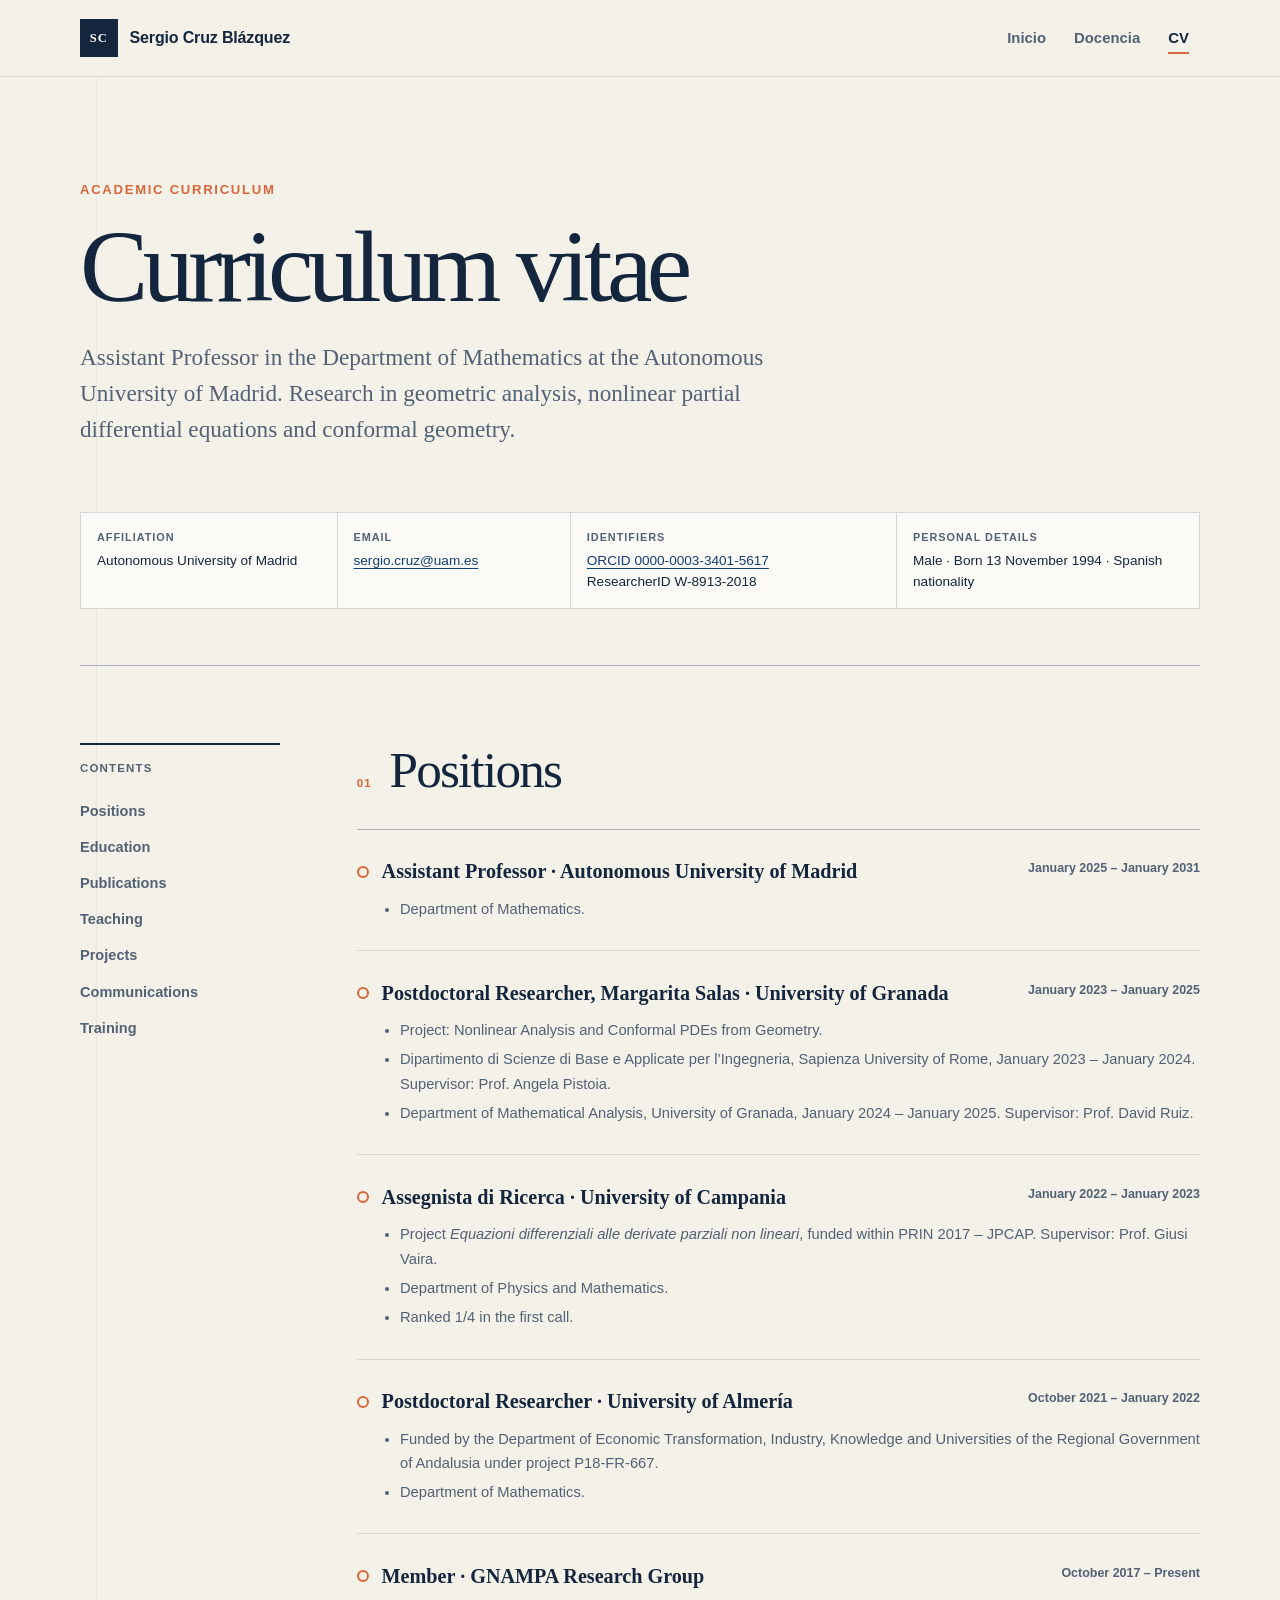
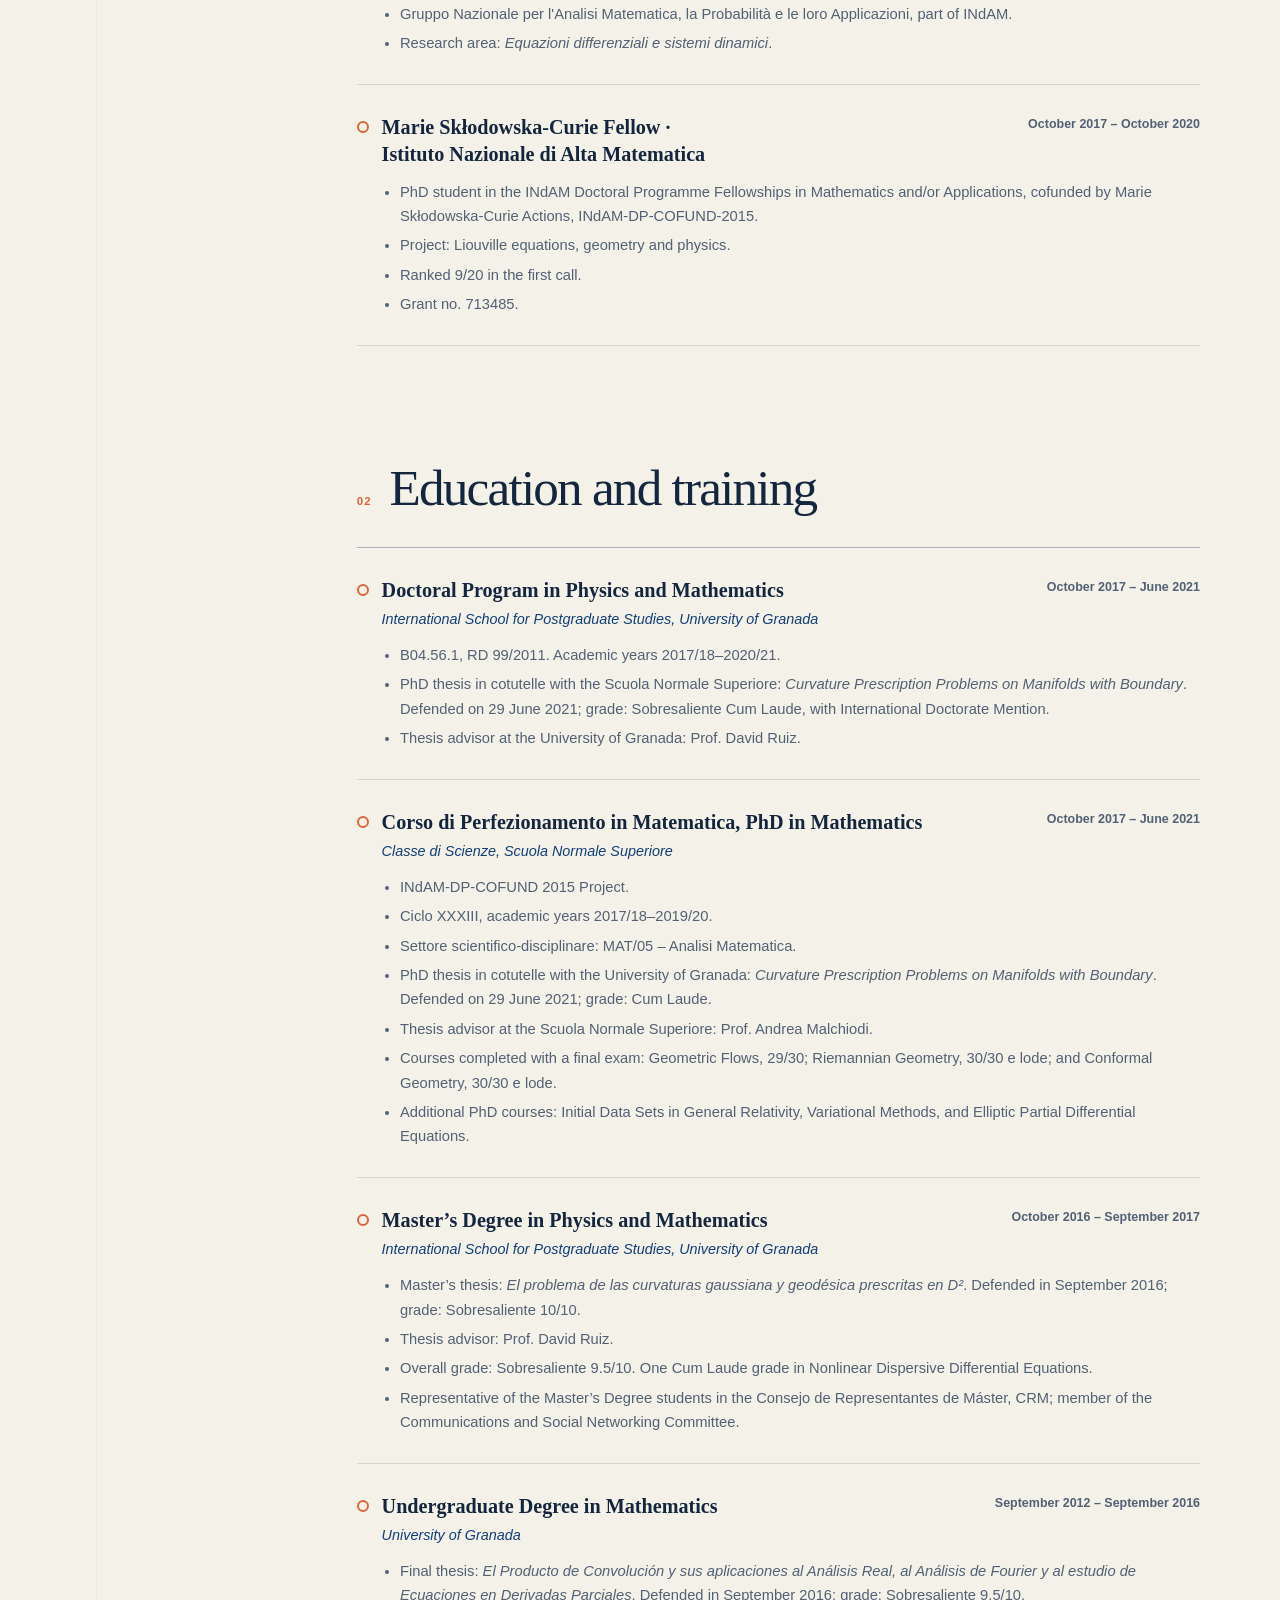
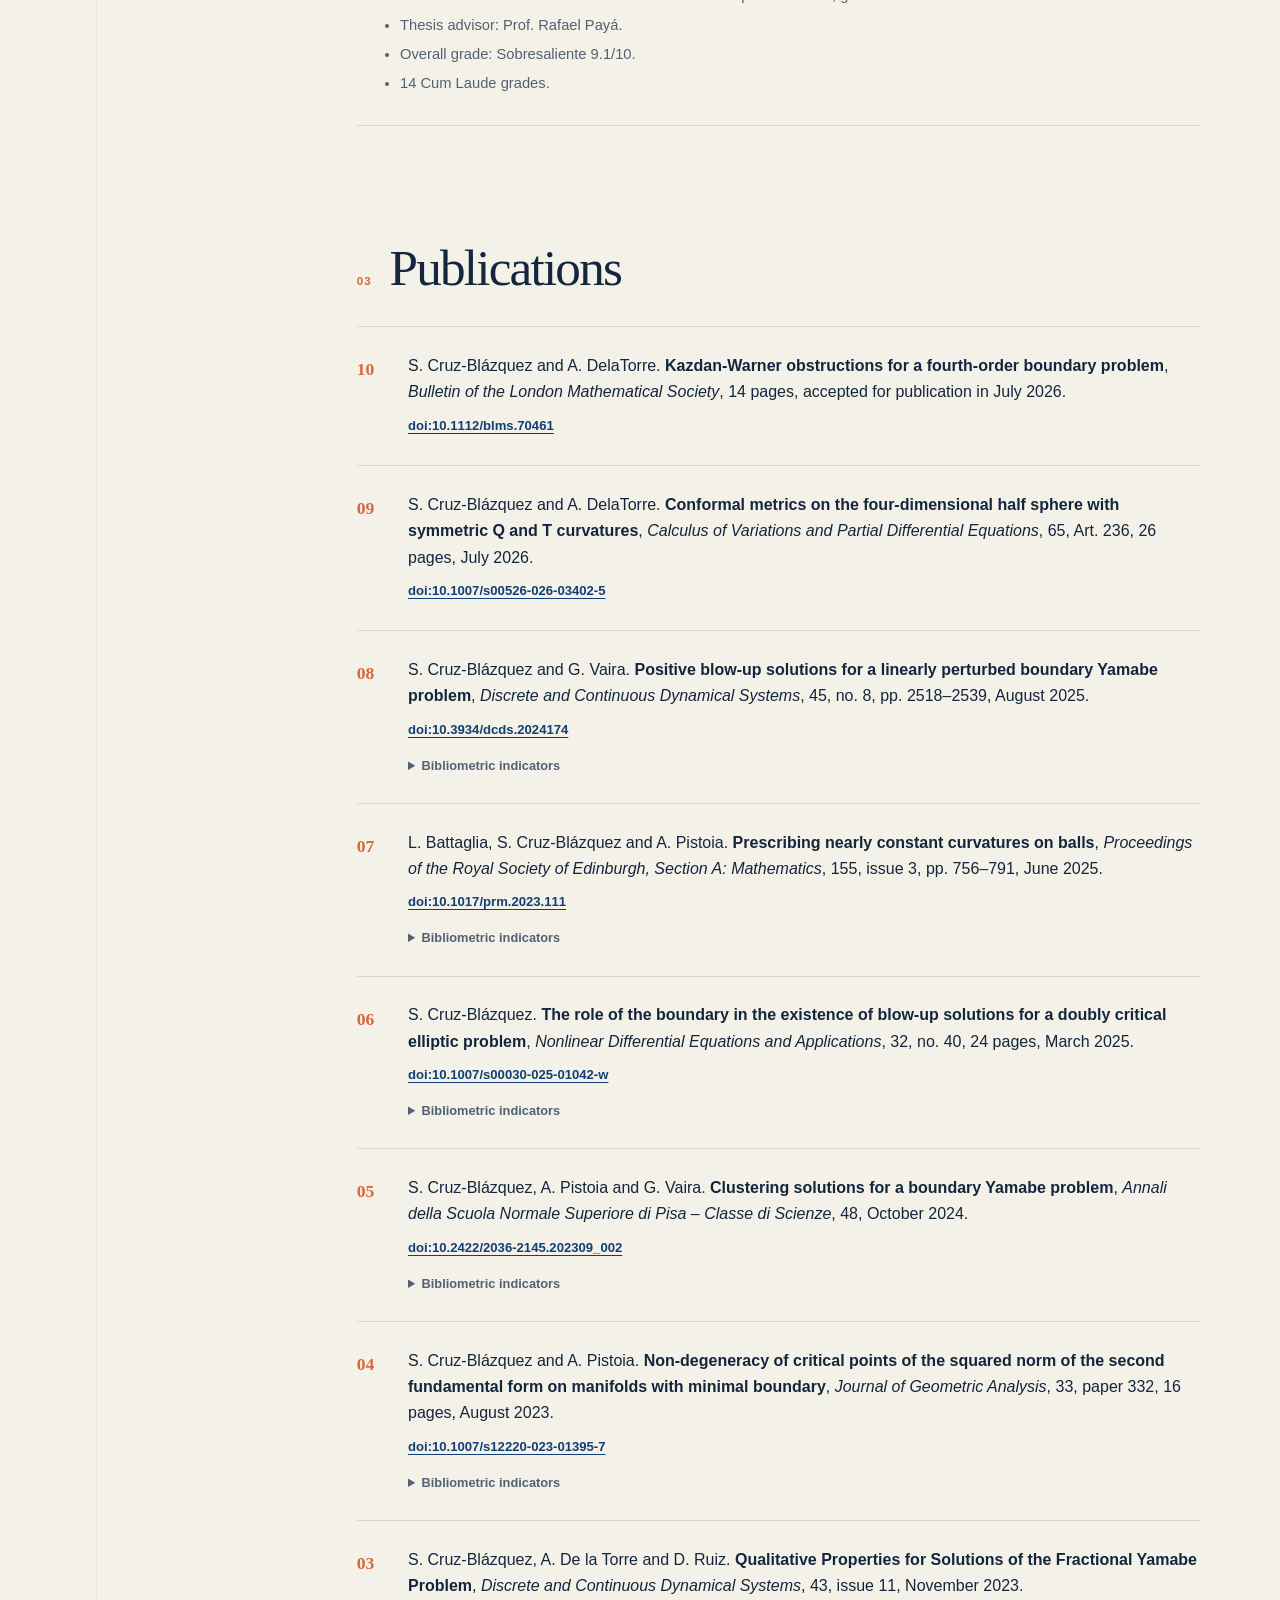
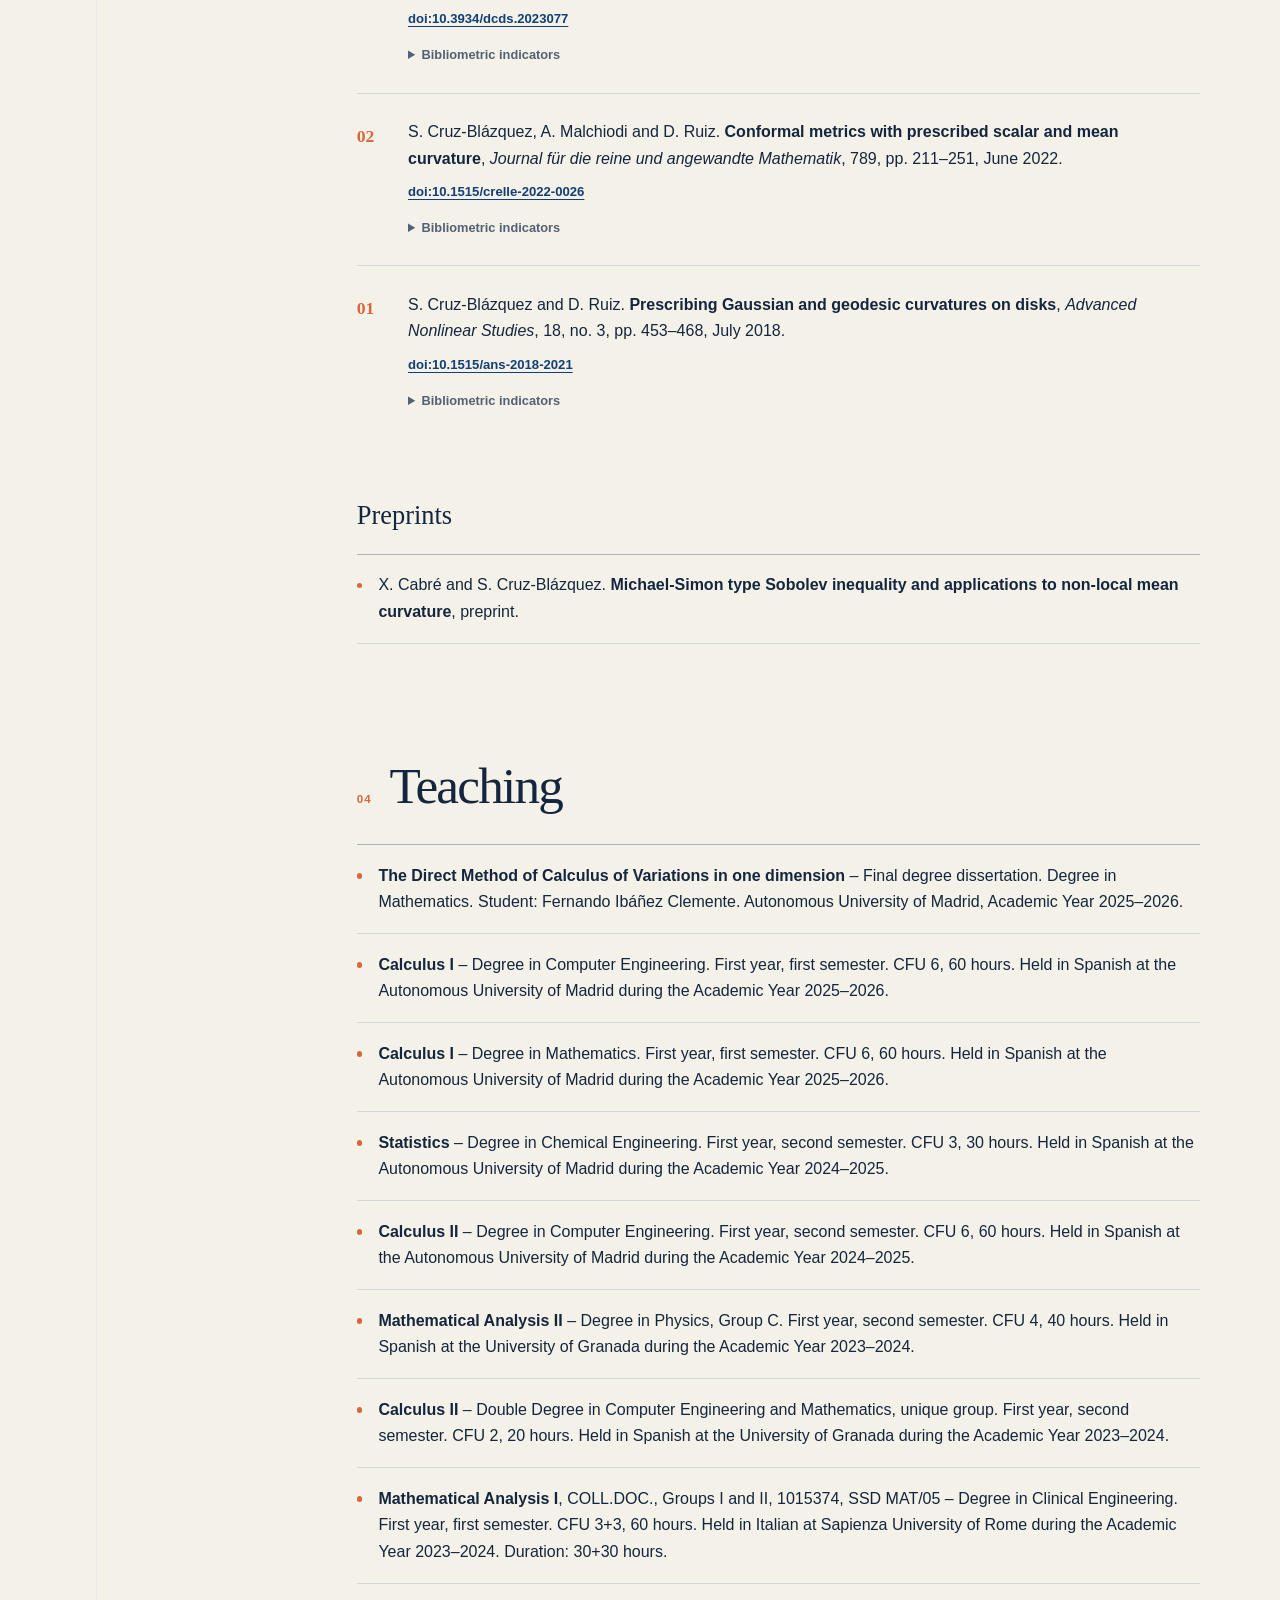
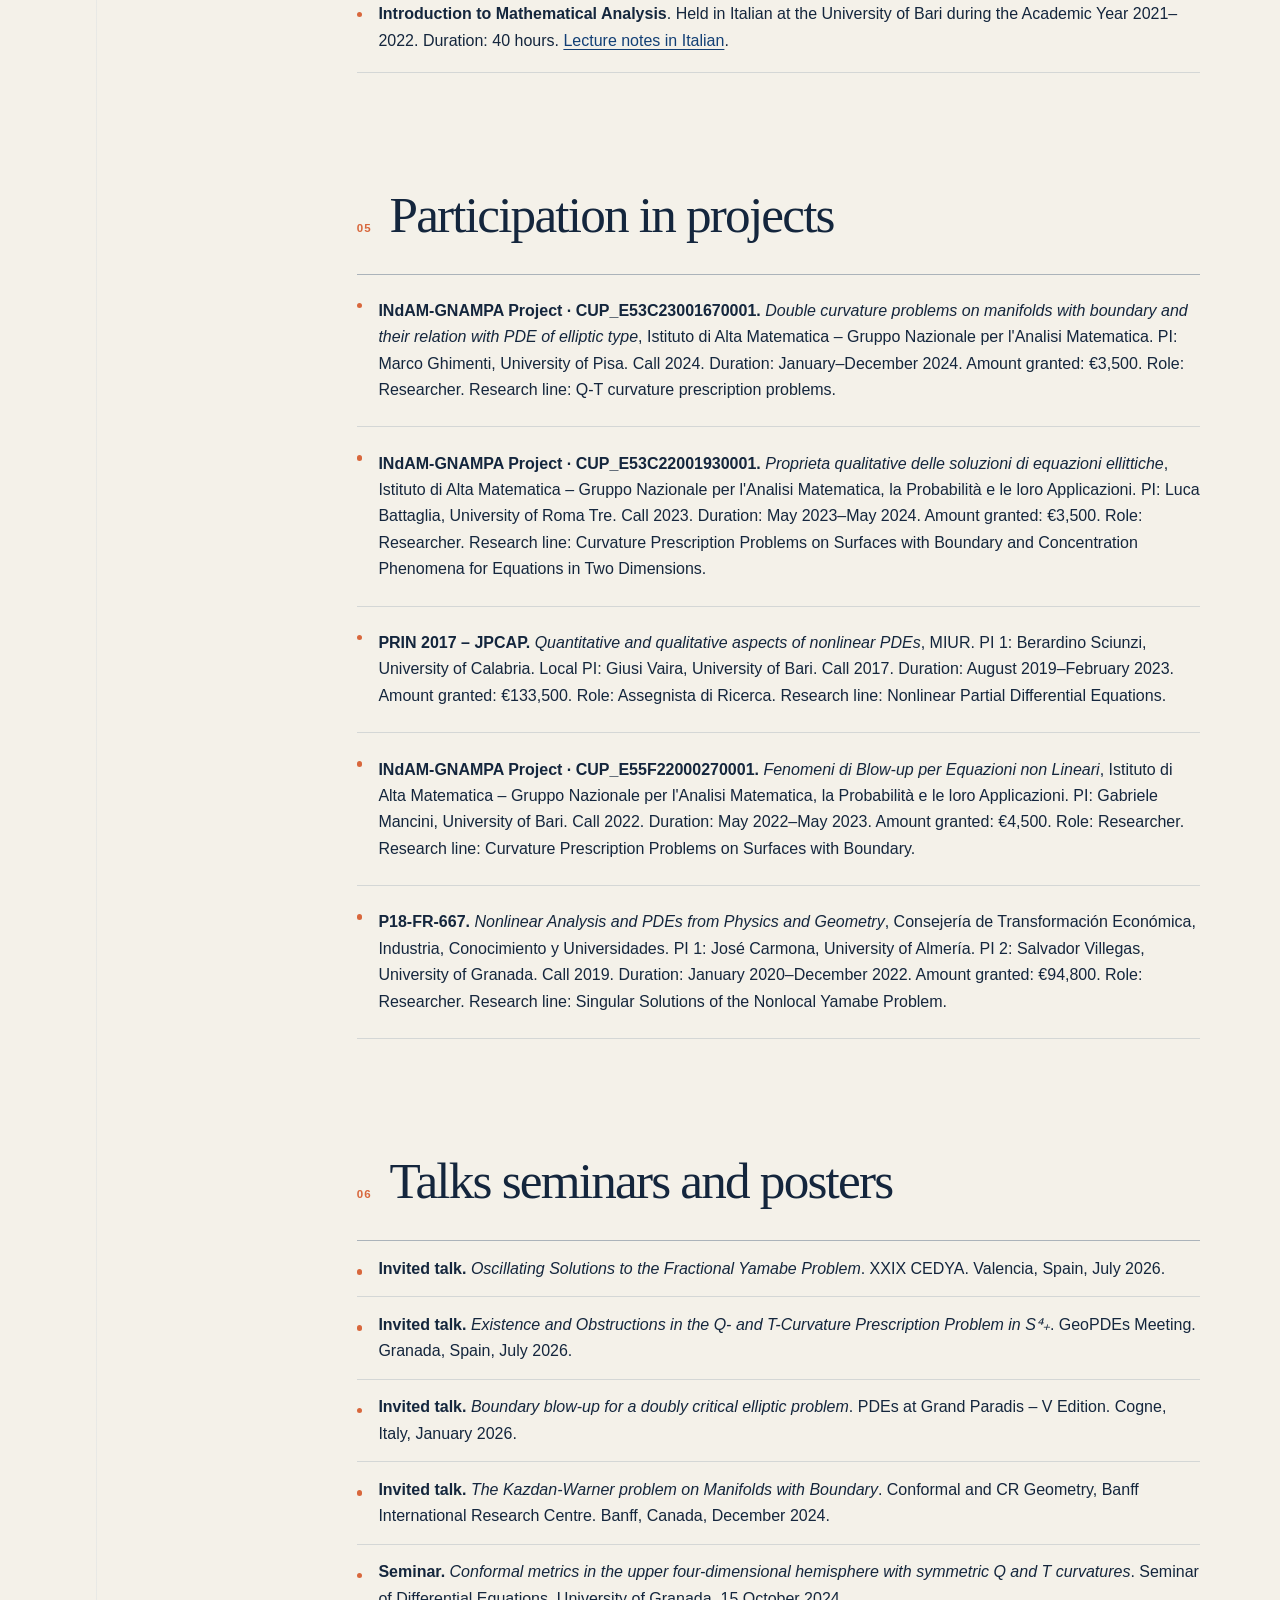
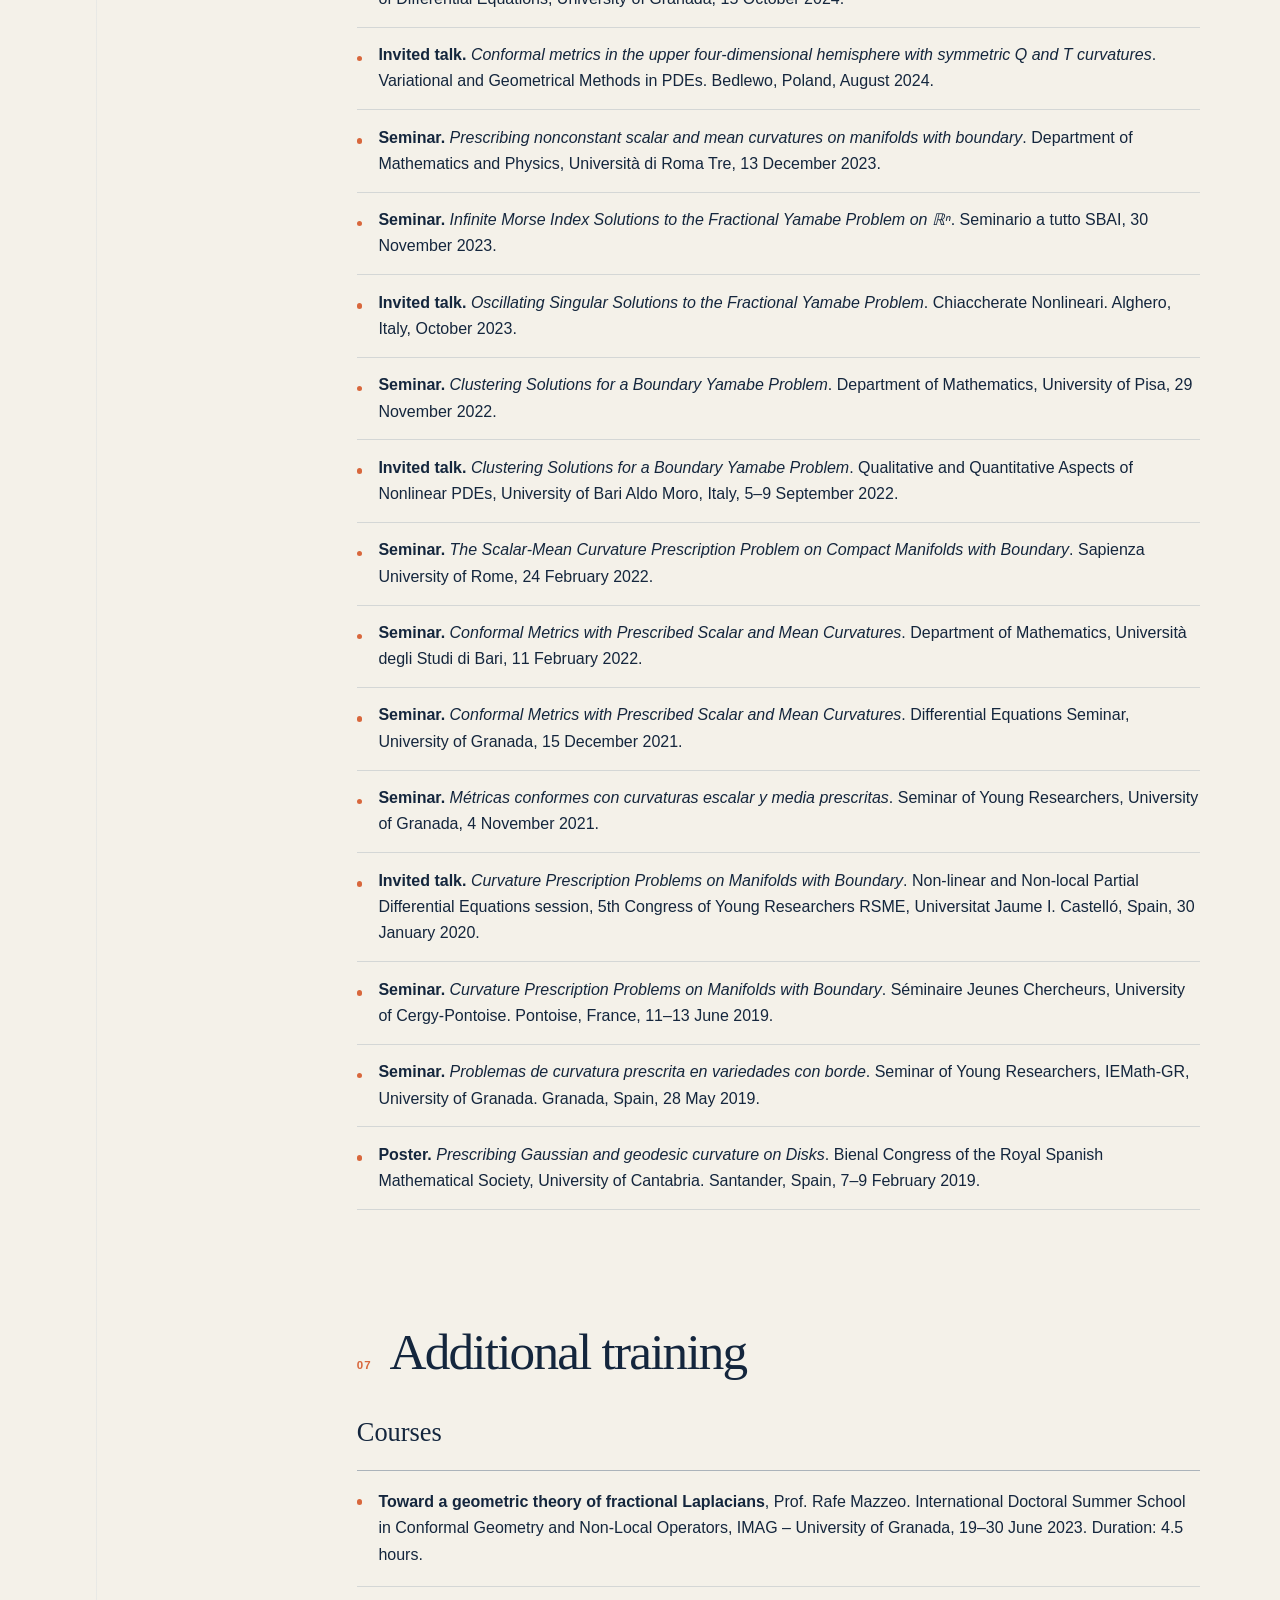
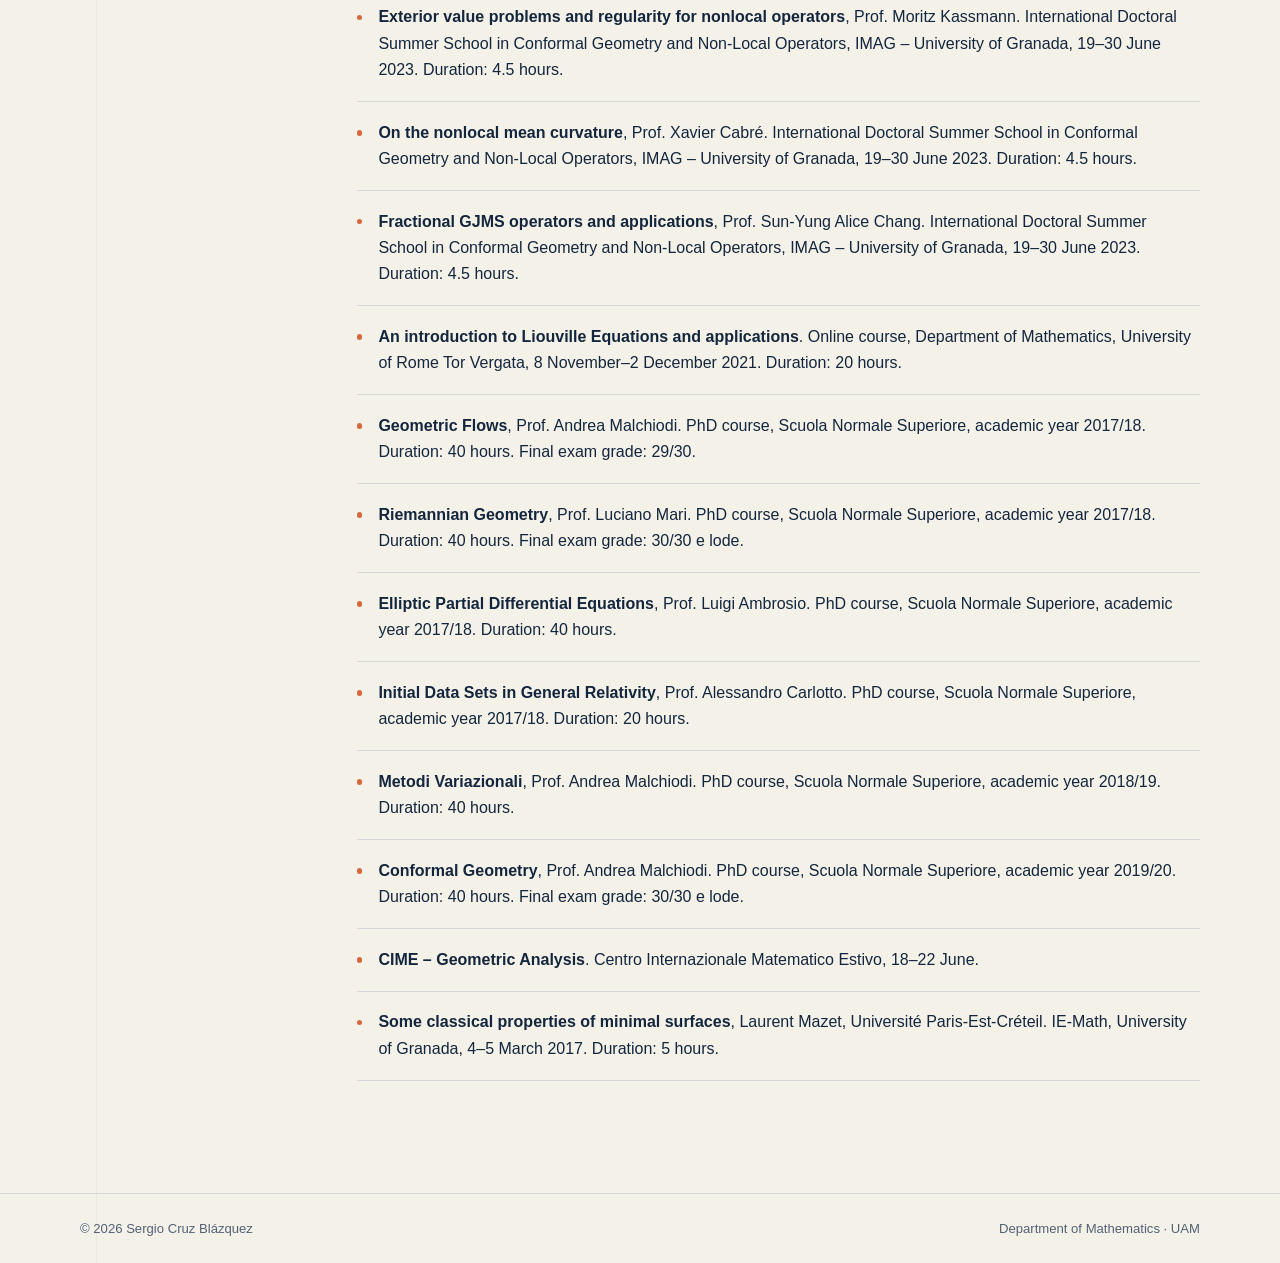
==== cv.html @ 6da8e20f "Renueva la web académica" ====
<!doctype html>
<html lang="es">
<head>
  <meta charset="utf-8">
  <meta name="viewport" content="width=device-width, initial-scale=1">
  <meta name="description" content="Currículum académico de Sergio Cruz Blázquez: trayectoria, publicaciones, docencia, proyectos y actividad científica.">
  <title>Currículum académico | Sergio Cruz Blázquez</title>
  <link rel="icon" type="image/x-icon" href="assets/img/icono2.ico">
  <link rel="stylesheet" href="styles.css">
</head>
<body>
  <a class="skip-link" href="#contenido">Saltar al contenido</a>

  <header class="site-header">
    <div class="nav-shell">
      <a class="site-name" href="index.html" aria-label="Sergio Cruz Blázquez, inicio">
        <span class="site-mark" aria-hidden="true">SC</span>
        <span>Sergio Cruz Blázquez</span>
      </a>
      <nav class="main-nav" aria-label="Navegación principal">
        <a href="index.html">Inicio</a>
        <a href="docencia.html">Docencia</a>
        <a href="cv.html" aria-current="page">CV</a>
      </nav>
    </div>
  </header>

  <main id="contenido" lang="en">
    <header class="page-hero page-shell cv-hero">
      <p class="eyebrow">Academic curriculum</p>
      <h1>Curriculum vitae</h1>
      <p>Assistant Professor in the Department of Mathematics at the Autonomous University of Madrid. Research in geometric analysis, nonlinear partial differential equations and conformal geometry.</p>

      <dl class="profile-strip">
        <div>
          <dt>Affiliation</dt>
          <dd>Autonomous University of Madrid</dd>
        </div>
        <div>
          <dt>Email</dt>
          <dd><a href="mailto:sergio.cruz@uam.es">sergio.cruz@uam.es</a></dd>
        </div>
        <div>
          <dt>Identifiers</dt>
          <dd><a href="https://orcid.org/0000-0003-3401-5617" target="_blank" rel="noopener noreferrer">ORCID 0000-0003-3401-5617</a><br>ResearcherID W-8913-2018</dd>
        </div>
        <div>
          <dt>Personal details</dt>
          <dd>Male · Born 13 November 1994 · Spanish nationality</dd>
        </div>
      </dl>
    </header>

    <div class="content-layout page-shell cv-layout">
      <nav class="section-index" aria-label="Curriculum sections">
        <p>Contents</p>
        <a href="#positions">Positions</a>
        <a href="#education">Education</a>
        <a href="#publications">Publications</a>
        <a href="#teaching-cv">Teaching</a>
        <a href="#projects">Projects</a>
        <a href="#communications">Communications</a>
        <a href="#training">Training</a>
      </nav>

      <div class="cv-content">
        <section class="cv-section" id="positions" aria-labelledby="positions-title">
          <header class="section-heading">
            <span>01</span>
            <h2 id="positions-title">Positions</h2>
          </header>
          <div class="timeline">
            <article class="timeline-item">
              <p class="date">January 2025 – January 2031</p>
              <h3>Assistant Professor · Autonomous University of Madrid</h3>
              <ul><li>Department of Mathematics.</li></ul>
            </article>
            <article class="timeline-item">
              <p class="date">January 2023 – January 2025</p>
              <h3>Postdoctoral Researcher, Margarita Salas · University of Granada</h3>
              <ul>
                <li>Project: Nonlinear Analysis and Conformal PDEs from Geometry.</li>
                <li>Dipartimento di Scienze di Base e Applicate per l’Ingegneria, Sapienza University of Rome, January 2023 – January 2024. Supervisor: Prof. Angela Pistoia.</li>
                <li>Department of Mathematical Analysis, University of Granada, January 2024 – January 2025. Supervisor: Prof. David Ruiz.</li>
              </ul>
            </article>
            <article class="timeline-item">
              <p class="date">January 2022 – January 2023</p>
              <h3>Assegnista di Ricerca · University of Campania</h3>
              <ul>
                <li>Project <em>Equazioni differenziali alle derivate parziali non lineari</em>, funded within PRIN 2017 – JPCAP. Supervisor: Prof. Giusi Vaira.</li>
                <li>Department of Physics and Mathematics.</li>
                <li>Ranked 1/4 in the first call.</li>
              </ul>
            </article>
            <article class="timeline-item">
              <p class="date">October 2021 – January 2022</p>
              <h3>Postdoctoral Researcher · University of Almería</h3>
              <ul>
                <li>Funded by the Department of Economic Transformation, Industry, Knowledge and Universities of the Regional Government of Andalusia under project P18-FR-667.</li>
                <li>Department of Mathematics.</li>
              </ul>
            </article>
            <article class="timeline-item">
              <p class="date">October 2017 – Present</p>
              <h3>Member · GNAMPA Research Group</h3>
              <ul>
                <li>Gruppo Nazionale per l'Analisi Matematica, la Probabilità e le loro Applicazioni, part of INdAM.</li>
                <li>Research area: <em>Equazioni differenziali e sistemi dinamici</em>.</li>
              </ul>
            </article>
            <article class="timeline-item">
              <p class="date">October 2017 – October 2020</p>
              <h3>Marie Skłodowska-Curie Fellow · Istituto Nazionale di Alta Matematica</h3>
              <ul>
                <li>PhD student in the INdAM Doctoral Programme Fellowships in Mathematics and/or Applications, cofunded by Marie Skłodowska-Curie Actions, INdAM-DP-COFUND-2015.</li>
                <li>Project: Liouville equations, geometry and physics.</li>
                <li>Ranked 9/20 in the first call.</li>
                <li>Grant no. 713485.</li>
              </ul>
            </article>
          </div>
        </section>

        <section class="cv-section" id="education" aria-labelledby="education-title">
          <header class="section-heading">
            <span>02</span>
            <h2 id="education-title">Education and training</h2>
          </header>
          <div class="timeline">
            <article class="timeline-item">
              <p class="date">October 2017 – June 2021</p>
              <h3>Doctoral Program in Physics and Mathematics</h3>
              <p class="institution">International School for Postgraduate Studies, University of Granada</p>
              <ul>
                <li>B04.56.1, RD 99/2011. Academic years 2017/18–2020/21.</li>
                <li>PhD thesis in cotutelle with the Scuola Normale Superiore: <em>Curvature Prescription Problems on Manifolds with Boundary</em>. Defended on 29 June 2021; grade: Sobresaliente Cum Laude, with International Doctorate Mention.</li>
                <li>Thesis advisor at the University of Granada: Prof. David Ruiz.</li>
              </ul>
            </article>
            <article class="timeline-item">
              <p class="date">October 2017 – June 2021</p>
              <h3>Corso di Perfezionamento in Matematica, PhD in Mathematics</h3>
              <p class="institution">Classe di Scienze, Scuola Normale Superiore</p>
              <ul>
                <li>INdAM-DP-COFUND 2015 Project.</li>
                <li>Ciclo XXXIII, academic years 2017/18–2019/20.</li>
                <li>Settore scientifico-disciplinare: MAT/05 – Analisi Matematica.</li>
                <li>PhD thesis in cotutelle with the University of Granada: <em>Curvature Prescription Problems on Manifolds with Boundary</em>. Defended on 29 June 2021; grade: Cum Laude.</li>
                <li>Thesis advisor at the Scuola Normale Superiore: Prof. Andrea Malchiodi.</li>
                <li>Courses completed with a final exam: Geometric Flows, 29/30; Riemannian Geometry, 30/30 e lode; and Conformal Geometry, 30/30 e lode.</li>
                <li>Additional PhD courses: Initial Data Sets in General Relativity, Variational Methods, and Elliptic Partial Differential Equations.</li>
              </ul>
            </article>
            <article class="timeline-item">
              <p class="date">October 2016 – September 2017</p>
              <h3>Master’s Degree in Physics and Mathematics</h3>
              <p class="institution">International School for Postgraduate Studies, University of Granada</p>
              <ul>
                <li>Master’s thesis: <em>El problema de las curvaturas gaussiana y geodésica prescritas en D²</em>. Defended in September 2016; grade: Sobresaliente 10/10.</li>
                <li>Thesis advisor: Prof. David Ruiz.</li>
                <li>Overall grade: Sobresaliente 9.5/10. One Cum Laude grade in Nonlinear Dispersive Differential Equations.</li>
                <li>Representative of the Master’s Degree students in the Consejo de Representantes de Máster, CRM; member of the Communications and Social Networking Committee.</li>
              </ul>
            </article>
            <article class="timeline-item">
              <p class="date">September 2012 – September 2016</p>
              <h3>Undergraduate Degree in Mathematics</h3>
              <p class="institution">University of Granada</p>
              <ul>
                <li>Final thesis: <em>El Producto de Convolución y sus aplicaciones al Análisis Real, al Análisis de Fourier y al estudio de Ecuaciones en Derivadas Parciales</em>. Defended in September 2016; grade: Sobresaliente 9.5/10.</li>
                <li>Thesis advisor: Prof. Rafael Payá.</li>
                <li>Overall grade: Sobresaliente 9.1/10.</li>
                <li>14 Cum Laude grades.</li>
              </ul>
            </article>
          </div>
        </section>

        <section class="cv-section" id="publications" aria-labelledby="publications-title">
          <header class="section-heading">
            <span>03</span>
            <h2 id="publications-title">Publications</h2>
          </header>
          <ol class="publication-list" reversed>
            <li>
              <article class="publication">
                <p>S. Cruz-Blázquez and A. DelaTorre. <strong>Kazdan-Warner obstructions for a fourth-order boundary problem</strong>, <em>Bulletin of the London Mathematical Society</em>, 14 pages, accepted for publication in July 2026.</p>
                <a href="https://doi.org/10.1112/blms.70461" target="_blank" rel="noopener noreferrer">doi:10.1112/blms.70461</a>
              </article>
            </li>
            <li>
              <article class="publication">
                <p>S. Cruz-Blázquez and A. DelaTorre. <strong>Conformal metrics on the four-dimensional half sphere with symmetric Q and T curvatures</strong>, <em>Calculus of Variations and Partial Differential Equations</em>, 65, Art. 236, 26 pages, July 2026.</p>
                <a href="https://doi.org/10.1007/s00526-026-03402-5" target="_blank" rel="noopener noreferrer">doi:10.1007/s00526-026-03402-5</a>
              </article>
            </li>
            <li>
              <article class="publication">
                <p>S. Cruz-Blázquez and G. Vaira. <strong>Positive blow-up solutions for a linearly perturbed boundary Yamabe problem</strong>, <em>Discrete and Continuous Dynamical Systems</em>, 45, no. 8, pp. 2518–2539, August 2025.</p>
                <a href="https://doi.org/10.3934/dcds.2024174" target="_blank" rel="noopener noreferrer">doi:10.3934/dcds.2024174</a>
                <details class="metrics"><summary>Bibliometric indicators</summary><p>JCR 2024, Clarivate: JIF = 1.1; Category: Mathematics; JIF Percentile = 78.2. SJR 2024, SCImago: SJR = 1.065, Q1. Scopus, February 2026: Total citations = 1; FWCI = 1.33. Google Scholar: Total citations = 2.</p></details>
              </article>
            </li>
            <li>
              <article class="publication">
                <p>L. Battaglia, S. Cruz-Blázquez and A. Pistoia. <strong>Prescribing nearly constant curvatures on balls</strong>, <em>Proceedings of the Royal Society of Edinburgh, Section A: Mathematics</em>, 155, issue 3, pp. 756–791, June 2025.</p>
                <a href="https://doi.org/10.1017/prm.2023.111" target="_blank" rel="noopener noreferrer">doi:10.1017/prm.2023.111</a>
                <details class="metrics"><summary>Bibliometric indicators</summary><p>JCR 2024, Clarivate: JIF = 0.9; Category: Mathematics; JIF Percentile = 67.6. SJR 2024, SCImago: SJR = 1.076, Q1. Scopus, February 2026: Total citations = 1; FWCI = 1.81. Google Scholar: Total citations = 5.</p></details>
              </article>
            </li>
            <li>
              <article class="publication">
                <p>S. Cruz-Blázquez. <strong>The role of the boundary in the existence of blow-up solutions for a doubly critical elliptic problem</strong>, <em>Nonlinear Differential Equations and Applications</em>, 32, no. 40, 24 pages, March 2025.</p>
                <a href="https://doi.org/10.1007/s00030-025-01042-w" target="_blank" rel="noopener noreferrer">doi:10.1007/s00030-025-01042-w</a>
                <details class="metrics"><summary>Bibliometric indicators</summary><p>JCR 2024, Clarivate: JIF = 1.2; Category: Mathematics; JIF Percentile = 59.2. SJR 2024, SCImago: SJR = 1.110, Q1. Scopus, February 2026: Not indexed. Google Scholar: Total citations = 0.</p></details>
              </article>
            </li>
            <li>
              <article class="publication">
                <p>S. Cruz-Blázquez, A. Pistoia and G. Vaira. <strong>Clustering solutions for a boundary Yamabe problem</strong>, <em>Annali della Scuola Normale Superiore di Pisa – Classe di Scienze</em>, 48, October 2024.</p>
                <a href="https://doi.org/10.2422/2036-2145.202309_002" target="_blank" rel="noopener noreferrer">doi:10.2422/2036-2145.202309_002</a>
                <details class="metrics"><summary>Bibliometric indicators</summary><p>JCR 2024, Clarivate: JIF = 1.3; Category: Mathematics; JIF Percentile = 85.7. SJR 2024, SCImago: SJR = 1.775, Q1. Scopus, February 2026: Not indexed. Google Scholar: Total citations = 4.</p></details>
              </article>
            </li>
            <li>
              <article class="publication">
                <p>S. Cruz-Blázquez and A. Pistoia. <strong>Non-degeneracy of critical points of the squared norm of the second fundamental form on manifolds with minimal boundary</strong>, <em>Journal of Geometric Analysis</em>, 33, paper 332, 16 pages, August 2023.</p>
                <a href="https://doi.org/10.1007/s12220-023-01395-7" target="_blank" rel="noopener noreferrer">doi:10.1007/s12220-023-01395-7</a>
                <details class="metrics"><summary>Bibliometric indicators</summary><p>JCR 2023, Clarivate: JIF = 1.2; Category: Mathematics; JIF Percentile = 83.8. SJR 2023, SCImago: SJR = 1.203, Q1. Scopus, February 2026: Total citations = 0. Google Scholar: Total citations = 0.</p></details>
              </article>
            </li>
            <li>
              <article class="publication">
                <p>S. Cruz-Blázquez, A. De la Torre and D. Ruiz. <strong>Qualitative Properties for Solutions of the Fractional Yamabe Problem</strong>, <em>Discrete and Continuous Dynamical Systems</em>, 43, issue 11, November 2023.</p>
                <a href="https://doi.org/10.3934/dcds.2023077" target="_blank" rel="noopener noreferrer">doi:10.3934/dcds.2023077</a>
                <details class="metrics"><summary>Bibliometric indicators</summary><p>JCR 2023, Clarivate: JIF = 1.1; Category: Mathematics; JIF Percentile = 80.1. SJR 2023, SCImago: SJR = 1.104, Q1. Scopus, February 2026: Total citations = 1; FWCI = 0.25. Google Scholar: Total citations = 2.</p></details>
              </article>
            </li>
            <li>
              <article class="publication">
                <p>S. Cruz-Blázquez, A. Malchiodi and D. Ruiz. <strong>Conformal metrics with prescribed scalar and mean curvature</strong>, <em>Journal für die reine und angewandte Mathematik</em>, 789, pp. 211–251, June 2022.</p>
                <a href="https://doi.org/10.1515/crelle-2022-0026" target="_blank" rel="noopener noreferrer">doi:10.1515/crelle-2022-0026</a>
                <details class="metrics"><summary>Bibliometric indicators</summary><p>JCR 2022, Clarivate: JIF = 1.5; Category: Mathematics; JIF Percentile = 80.2. SJR 2022, SCImago: SJR = 2.310, Q1. Scopus, February 2026: Total citations = 7; FWCI = 1.15. Google Scholar: Total citations = 18.</p></details>
              </article>
            </li>
            <li>
              <article class="publication">
                <p>S. Cruz-Blázquez and D. Ruiz. <strong>Prescribing Gaussian and geodesic curvatures on disks</strong>, <em>Advanced Nonlinear Studies</em>, 18, no. 3, pp. 453–468, July 2018.</p>
                <a href="https://doi.org/10.1515/ans-2018-2021" target="_blank" rel="noopener noreferrer">doi:10.1515/ans-2018-2021</a>
                <details class="metrics"><summary>Bibliometric indicators</summary><p>JCR 2018, Clarivate: JIF = 1.650; Category: Mathematics; JIF Percentile = 91.56. SJR 2018, SCImago: SJR = 1.422, Q1. Scopus, February 2026: Total citations = 19; FWCI = 0.83. Google Scholar: Total citations = 30.</p></details>
              </article>
            </li>
          </ol>

          <div class="subsection">
            <h3>Preprints</h3>
            <ul class="long-list">
              <li>X. Cabré and S. Cruz-Blázquez. <strong>Michael-Simon type Sobolev inequality and applications to non-local mean curvature</strong>, preprint.</li>
            </ul>
          </div>
        </section>

        <section class="cv-section" id="teaching-cv" aria-labelledby="teaching-title">
          <header class="section-heading">
            <span>04</span>
            <h2 id="teaching-title">Teaching</h2>
          </header>
          <ul class="long-list">
            <li><strong>The Direct Method of Calculus of Variations in one dimension</strong> – Final degree dissertation. Degree in Mathematics. Student: Fernando Ibáñez Clemente. Autonomous University of Madrid, Academic Year 2025–2026.</li>
            <li><strong>Calculus I</strong> – Degree in Computer Engineering. First year, first semester. CFU 6, 60 hours. Held in Spanish at the Autonomous University of Madrid during the Academic Year 2025–2026.</li>
            <li><strong>Calculus I</strong> – Degree in Mathematics. First year, first semester. CFU 6, 60 hours. Held in Spanish at the Autonomous University of Madrid during the Academic Year 2025–2026.</li>
            <li><strong>Statistics</strong> – Degree in Chemical Engineering. First year, second semester. CFU 3, 30 hours. Held in Spanish at the Autonomous University of Madrid during the Academic Year 2024–2025.</li>
            <li><strong>Calculus II</strong> – Degree in Computer Engineering. First year, second semester. CFU 6, 60 hours. Held in Spanish at the Autonomous University of Madrid during the Academic Year 2024–2025.</li>
            <li><strong>Mathematical Analysis II</strong> – Degree in Physics, Group C. First year, second semester. CFU 4, 40 hours. Held in Spanish at the University of Granada during the Academic Year 2023–2024.</li>
            <li><strong>Calculus II</strong> – Double Degree in Computer Engineering and Mathematics, unique group. First year, second semester. CFU 2, 20 hours. Held in Spanish at the University of Granada during the Academic Year 2023–2024.</li>
            <li><strong>Mathematical Analysis I</strong>, COLL.DOC., Groups I and II, 1015374, SSD MAT/05 – Degree in Clinical Engineering. First year, first semester. CFU 3+3, 60 hours. Held in Italian at Sapienza University of Rome during the Academic Year 2023–2024. Duration: 30+30 hours.</li>
            <li><strong>Introduction to Mathematical Analysis</strong>. Held in Italian at the University of Bari during the Academic Year 2021–2022. Duration: 40 hours. <a href="https://www.dm.uniba.it/it/didattica/precorsi/2022-2023-primo-semestre/introduzione-allanalisi" target="_blank" rel="noopener noreferrer">Lecture notes in Italian</a>.</li>
          </ul>
        </section>

        <section class="cv-section" id="projects" aria-labelledby="projects-title">
          <header class="section-heading">
            <span>05</span>
            <h2 id="projects-title">Participation in projects</h2>
          </header>
          <ul class="long-list project-list">
            <li><strong>INdAM-GNAMPA Project · CUP_E53C23001670001.</strong> <em>Double curvature problems on manifolds with boundary and their relation with PDE of elliptic type</em>, Istituto di Alta Matematica – Gruppo Nazionale per l'Analisi Matematica. PI: Marco Ghimenti, University of Pisa. Call 2024. Duration: January–December 2024. Amount granted: €3,500. Role: Researcher. Research line: Q-T curvature prescription problems.</li>
            <li><strong>INdAM-GNAMPA Project · CUP_E53C22001930001.</strong> <em>Proprieta qualitative delle soluzioni di equazioni ellittiche</em>, Istituto di Alta Matematica – Gruppo Nazionale per l'Analisi Matematica, la Probabilità e le loro Applicazioni. PI: Luca Battaglia, University of Roma Tre. Call 2023. Duration: May 2023–May 2024. Amount granted: €3,500. Role: Researcher. Research line: Curvature Prescription Problems on Surfaces with Boundary and Concentration Phenomena for Equations in Two Dimensions.</li>
            <li><strong>PRIN 2017 – JPCAP.</strong> <em>Quantitative and qualitative aspects of nonlinear PDEs</em>, MIUR. PI 1: Berardino Sciunzi, University of Calabria. Local PI: Giusi Vaira, University of Bari. Call 2017. Duration: August 2019–February 2023. Amount granted: €133,500. Role: Assegnista di Ricerca. Research line: Nonlinear Partial Differential Equations.</li>
            <li><strong>INdAM-GNAMPA Project · CUP_E55F22000270001.</strong> <em>Fenomeni di Blow-up per Equazioni non Lineari</em>, Istituto di Alta Matematica – Gruppo Nazionale per l'Analisi Matematica, la Probabilità e le loro Applicazioni. PI: Gabriele Mancini, University of Bari. Call 2022. Duration: May 2022–May 2023. Amount granted: €4,500. Role: Researcher. Research line: Curvature Prescription Problems on Surfaces with Boundary.</li>
            <li><strong>P18-FR-667.</strong> <em>Nonlinear Analysis and PDEs from Physics and Geometry</em>, Consejería de Transformación Económica, Industria, Conocimiento y Universidades. PI 1: José Carmona, University of Almería. PI 2: Salvador Villegas, University of Granada. Call 2019. Duration: January 2020–December 2022. Amount granted: €94,800. Role: Researcher. Research line: Singular Solutions of the Nonlocal Yamabe Problem.</li>
          </ul>
        </section>

        <section class="cv-section" id="communications" aria-labelledby="communications-title">
          <header class="section-heading">
            <span>06</span>
            <h2 id="communications-title">Talks seminars and posters</h2>
          </header>
          <ul class="long-list communication-list">
            <li><strong>Invited talk.</strong> <em>Oscillating Solutions to the Fractional Yamabe Problem</em>. XXIX CEDYA. Valencia, Spain, July 2026.</li>
            <li><strong>Invited talk.</strong> <em>Existence and Obstructions in the Q- and T-Curvature Prescription Problem in S⁴₊</em>. GeoPDEs Meeting. Granada, Spain, July 2026.</li>
            <li><strong>Invited talk.</strong> <em>Boundary blow-up for a doubly critical elliptic problem</em>. PDEs at Grand Paradis – V Edition. Cogne, Italy, January 2026.</li>
            <li><strong>Invited talk.</strong> <em>The Kazdan-Warner problem on Manifolds with Boundary</em>. Conformal and CR Geometry, Banff International Research Centre. Banff, Canada, December 2024.</li>
            <li><strong>Seminar.</strong> <em>Conformal metrics in the upper four-dimensional hemisphere with symmetric Q and T curvatures</em>. Seminar of Differential Equations, University of Granada, 15 October 2024.</li>
            <li><strong>Invited talk.</strong> <em>Conformal metrics in the upper four-dimensional hemisphere with symmetric Q and T curvatures</em>. Variational and Geometrical Methods in PDEs. Bedlewo, Poland, August 2024.</li>
            <li><strong>Seminar.</strong> <em>Prescribing nonconstant scalar and mean curvatures on manifolds with boundary</em>. Department of Mathematics and Physics, Università di Roma Tre, 13 December 2023.</li>
            <li><strong>Seminar.</strong> <em>Infinite Morse Index Solutions to the Fractional Yamabe Problem on ℝⁿ</em>. Seminario a tutto SBAI, 30 November 2023.</li>
            <li><strong>Invited talk.</strong> <em>Oscillating Singular Solutions to the Fractional Yamabe Problem</em>. Chiaccherate Nonlineari. Alghero, Italy, October 2023.</li>
            <li><strong>Seminar.</strong> <em>Clustering Solutions for a Boundary Yamabe Problem</em>. Department of Mathematics, University of Pisa, 29 November 2022.</li>
            <li><strong>Invited talk.</strong> <em>Clustering Solutions for a Boundary Yamabe Problem</em>. Qualitative and Quantitative Aspects of Nonlinear PDEs, University of Bari Aldo Moro, Italy, 5–9 September 2022.</li>
            <li><strong>Seminar.</strong> <em>The Scalar-Mean Curvature Prescription Problem on Compact Manifolds with Boundary</em>. Sapienza University of Rome, 24 February 2022.</li>
            <li><strong>Seminar.</strong> <em>Conformal Metrics with Prescribed Scalar and Mean Curvatures</em>. Department of Mathematics, Università degli Studi di Bari, 11 February 2022.</li>
            <li><strong>Seminar.</strong> <em>Conformal Metrics with Prescribed Scalar and Mean Curvatures</em>. Differential Equations Seminar, University of Granada, 15 December 2021.</li>
            <li><strong>Seminar.</strong> <em>Métricas conformes con curvaturas escalar y media prescritas</em>. Seminar of Young Researchers, University of Granada, 4 November 2021.</li>
            <li><strong>Invited talk.</strong> <em>Curvature Prescription Problems on Manifolds with Boundary</em>. Non-linear and Non-local Partial Differential Equations session, 5th Congress of Young Researchers RSME, Universitat Jaume I. Castelló, Spain, 30 January 2020.</li>
            <li><strong>Seminar.</strong> <em>Curvature Prescription Problems on Manifolds with Boundary</em>. Séminaire Jeunes Chercheurs, University of Cergy-Pontoise. Pontoise, France, 11–13 June 2019.</li>
            <li><strong>Seminar.</strong> <em>Problemas de curvatura prescrita en variedades con borde</em>. Seminar of Young Researchers, IEMath-GR, University of Granada. Granada, Spain, 28 May 2019.</li>
            <li><strong>Poster.</strong> <em>Prescribing Gaussian and geodesic curvature on Disks</em>. Bienal Congress of the Royal Spanish Mathematical Society, University of Cantabria. Santander, Spain, 7–9 February 2019.</li>
          </ul>
        </section>

        <section class="cv-section" id="training" aria-labelledby="training-title">
          <header class="section-heading">
            <span>07</span>
            <h2 id="training-title">Additional training</h2>
          </header>
          <h3 class="subheading">Courses</h3>
          <ul class="long-list">
            <li><strong>Toward a geometric theory of fractional Laplacians</strong>, Prof. Rafe Mazzeo. International Doctoral Summer School in Conformal Geometry and Non-Local Operators, IMAG – University of Granada, 19–30 June 2023. Duration: 4.5 hours.</li>
            <li><strong>Exterior value problems and regularity for nonlocal operators</strong>, Prof. Moritz Kassmann. International Doctoral Summer School in Conformal Geometry and Non-Local Operators, IMAG – University of Granada, 19–30 June 2023. Duration: 4.5 hours.</li>
            <li><strong>On the nonlocal mean curvature</strong>, Prof. Xavier Cabré. International Doctoral Summer School in Conformal Geometry and Non-Local Operators, IMAG – University of Granada, 19–30 June 2023. Duration: 4.5 hours.</li>
            <li><strong>Fractional GJMS operators and applications</strong>, Prof. Sun-Yung Alice Chang. International Doctoral Summer School in Conformal Geometry and Non-Local Operators, IMAG – University of Granada, 19–30 June 2023. Duration: 4.5 hours.</li>
            <li><strong>An introduction to Liouville Equations and applications</strong>. Online course, Department of Mathematics, University of Rome Tor Vergata, 8 November–2 December 2021. Duration: 20 hours.</li>
            <li><strong>Geometric Flows</strong>, Prof. Andrea Malchiodi. PhD course, Scuola Normale Superiore, academic year 2017/18. Duration: 40 hours. Final exam grade: 29/30.</li>
            <li><strong>Riemannian Geometry</strong>, Prof. Luciano Mari. PhD course, Scuola Normale Superiore, academic year 2017/18. Duration: 40 hours. Final exam grade: 30/30 e lode.</li>
            <li><strong>Elliptic Partial Differential Equations</strong>, Prof. Luigi Ambrosio. PhD course, Scuola Normale Superiore, academic year 2017/18. Duration: 40 hours.</li>
            <li><strong>Initial Data Sets in General Relativity</strong>, Prof. Alessandro Carlotto. PhD course, Scuola Normale Superiore, academic year 2017/18. Duration: 20 hours.</li>
            <li><strong>Metodi Variazionali</strong>, Prof. Andrea Malchiodi. PhD course, Scuola Normale Superiore, academic year 2018/19. Duration: 40 hours.</li>
            <li><strong>Conformal Geometry</strong>, Prof. Andrea Malchiodi. PhD course, Scuola Normale Superiore, academic year 2019/20. Duration: 40 hours. Final exam grade: 30/30 e lode.</li>
            <li><strong>CIME – Geometric Analysis</strong>. Centro Internazionale Matematico Estivo, 18–22 June.</li>
            <li><strong>Some classical properties of minimal surfaces</strong>, Laurent Mazet, Université Paris-Est-Créteil. IE-Math, University of Granada, 4–5 March 2017. Duration: 5 hours.</li>
          </ul>
        </section>
      </div>
    </div>
  </main>

  <footer class="site-footer">
    <div class="page-shell">
      <span>© <span id="year">2026</span> Sergio Cruz Blázquez</span>
      <span>Department of Mathematics · UAM</span>
    </div>
  </footer>

  <script>document.getElementById('year').textContent = new Date().getFullYear();</script>
</body>
</html>
---- styles.css ----
:root {
  --paper: #f4f1e9;
  --paper-raised: #fbfaf6;
  --ink: #14263d;
  --ink-soft: #526174;
  --blue: #1e5eaa;
  --blue-dark: #123f75;
  --line: #d4d7d6;
  --line-strong: #abb3ba;
  --accent: #d8673c;
  --shadow: 0 24px 70px rgba(20, 38, 61, 0.14);
  --serif: Georgia, "Times New Roman", serif;
  --sans: "Segoe UI", Roboto, Helvetica, Arial, sans-serif;
}

* {
  box-sizing: border-box;
}

html {
  color-scheme: light;
  scroll-behavior: smooth;
}

body {
  margin: 0;
  min-width: 320px;
  background:
    linear-gradient(90deg, transparent 0 7.5%, rgba(30, 94, 170, 0.055) 7.5% calc(7.5% + 1px), transparent calc(7.5% + 1px)),
    var(--paper);
  color: var(--ink);
  font-family: var(--sans);
  font-size: 1rem;
  line-height: 1.65;
  -webkit-font-smoothing: antialiased;
}

img {
  display: block;
  max-width: 100%;
}

a {
  color: var(--blue-dark);
  text-decoration-thickness: 1px;
  text-underline-offset: 0.2em;
}

a:hover {
  color: var(--blue);
}

a:focus-visible,
button:focus-visible,
summary:focus-visible {
  outline: 3px solid rgba(216, 103, 60, 0.45);
  outline-offset: 4px;
}

.skip-link {
  position: fixed;
  left: 1rem;
  top: 1rem;
  z-index: 100;
  transform: translateY(-180%);
  padding: 0.65rem 0.9rem;
  border-radius: 0.25rem;
  background: var(--ink);
  color: #fff;
}

.skip-link:focus {
  transform: translateY(0);
}

.page-shell,
.nav-shell {
  width: min(1120px, calc(100% - 3rem));
  margin-inline: auto;
}

.site-header {
  position: sticky;
  top: 0;
  z-index: 20;
  border-bottom: 1px solid rgba(20, 38, 61, 0.12);
  background: rgba(244, 241, 233, 0.92);
  backdrop-filter: blur(14px);
}

.nav-shell {
  min-height: 76px;
  display: flex;
  align-items: center;
  justify-content: space-between;
  gap: 2rem;
}

.site-name {
  display: inline-flex;
  align-items: center;
  gap: 0.75rem;
  color: var(--ink);
  font-weight: 650;
  text-decoration: none;
  letter-spacing: -0.01em;
}

.site-mark {
  display: grid;
  width: 2.35rem;
  height: 2.35rem;
  place-items: center;
  background: var(--ink);
  color: #fff;
  font-family: var(--serif);
  font-size: 0.78rem;
  letter-spacing: 0.09em;
}

.main-nav {
  display: flex;
  align-items: center;
  gap: 0.35rem;
}

.main-nav a {
  position: relative;
  padding: 0.45rem 0.7rem;
  color: var(--ink-soft);
  font-size: 0.93rem;
  font-weight: 600;
  text-decoration: none;
}

.main-nav a::after {
  content: "";
  position: absolute;
  left: 0.7rem;
  right: 0.7rem;
  bottom: 0.24rem;
  height: 2px;
  transform: scaleX(0);
  transform-origin: left;
  background: var(--accent);
  transition: transform 160ms ease;
}

.main-nav a:hover,
.main-nav a[aria-current="page"] {
  color: var(--ink);
}

.main-nav a:hover::after,
.main-nav a[aria-current="page"]::after {
  transform: scaleX(1);
}

.home-hero {
  display: grid;
  grid-template-columns: minmax(320px, 0.9fr) minmax(400px, 1.1fr);
  gap: clamp(3rem, 7vw, 7.5rem);
  align-items: center;
  min-height: calc(100vh - 77px);
  padding-block: clamp(3rem, 8vw, 7rem);
}

.portrait-frame {
  position: relative;
  aspect-ratio: 3 / 2;
  overflow: hidden;
  box-shadow: var(--shadow);
  background: #d7d5cc;
}

.portrait-frame::before {
  content: "";
  position: absolute;
  inset: 0;
  z-index: 1;
  border: 1px solid rgba(255, 255, 255, 0.5);
  pointer-events: none;
}

.portrait-frame img {
  width: 100%;
  height: 100%;
  object-fit: cover;
  object-position: 50% 16%;
}

.portrait-caption {
  position: absolute;
  left: 1rem;
  bottom: 1rem;
  z-index: 2;
  padding: 0.4rem 0.65rem;
  background: rgba(20, 38, 61, 0.87);
  color: #fff;
  font-size: 0.75rem;
  letter-spacing: 0.04em;
}

.eyebrow {
  margin: 0 0 1.1rem;
  color: var(--accent);
  font-size: 0.82rem;
  font-weight: 750;
  letter-spacing: 0.13em;
  text-transform: uppercase;
}

h1,
h2,
h3 {
  text-wrap: balance;
}

h1 {
  max-width: 10ch;
  margin: 0;
  font-family: var(--serif);
  font-size: clamp(3.1rem, 7vw, 6.4rem);
  font-weight: 500;
  letter-spacing: -0.055em;
  line-height: 0.94;
}

.role {
  max-width: 42rem;
  margin: 1.5rem 0 0;
  color: var(--ink-soft);
  font-family: var(--serif);
  font-size: clamp(1.18rem, 2.1vw, 1.55rem);
  line-height: 1.45;
}

.contact-block {
  margin-top: clamp(2.25rem, 5vw, 4rem);
  padding-top: 1.5rem;
  border-top: 1px solid var(--line-strong);
}

.contact-block h2 {
  margin: 0 0 1.1rem;
  font-size: 0.8rem;
  letter-spacing: 0.12em;
  text-transform: uppercase;
}

.contact-list {
  display: grid;
  grid-template-columns: repeat(2, minmax(0, 1fr));
  gap: 1.1rem 2rem;
  margin: 0;
}

.contact-list div {
  min-width: 0;
}

.contact-list dt {
  margin-bottom: 0.16rem;
  color: var(--ink-soft);
  font-size: 0.74rem;
  font-weight: 700;
  letter-spacing: 0.08em;
  text-transform: uppercase;
}

.contact-list dd {
  margin: 0;
  font-size: 0.94rem;
  line-height: 1.55;
  overflow-wrap: anywhere;
}

.home-links {
  display: grid;
  grid-template-columns: repeat(2, minmax(0, 1fr));
  gap: 1rem;
  padding-block: 0 6rem;
}

.feature-link {
  display: grid;
  grid-template-columns: auto 1fr auto;
  gap: 1.25rem;
  align-items: start;
  min-height: 12rem;
  padding: clamp(1.4rem, 3vw, 2rem);
  border: 1px solid var(--line);
  background: rgba(251, 250, 246, 0.68);
  color: var(--ink);
  text-decoration: none;
  transition: transform 180ms ease, border-color 180ms ease, background 180ms ease;
}

.feature-link:hover {
  transform: translateY(-4px);
  border-color: var(--blue);
  background: var(--paper-raised);
  color: var(--ink);
}

.feature-number {
  color: var(--accent);
  font-size: 0.75rem;
  font-weight: 800;
  letter-spacing: 0.1em;
}

.feature-link strong {
  display: block;
  margin: -0.25rem 0 0.7rem;
  font-family: var(--serif);
  font-size: clamp(1.4rem, 2.5vw, 2rem);
  font-weight: 500;
  line-height: 1.15;
}

.feature-link small {
  display: block;
  max-width: 31rem;
  color: var(--ink-soft);
  font-size: 0.95rem;
  line-height: 1.55;
}

.arrow {
  font-size: 1.25rem;
}

.site-footer {
  border-top: 1px solid var(--line);
  color: var(--ink-soft);
  font-size: 0.82rem;
}

.site-footer .page-shell {
  display: flex;
  justify-content: space-between;
  gap: 1rem;
  padding-block: 1.5rem;
}

.page-hero {
  padding-block: clamp(4rem, 8vw, 7rem) clamp(3rem, 6vw, 5rem);
  border-bottom: 1px solid var(--line-strong);
}

.page-hero h1 {
  max-width: none;
  font-size: clamp(3.5rem, 8vw, 7.2rem);
}

.page-hero > p:last-of-type {
  max-width: 47rem;
  margin: 1.6rem 0 0;
  color: var(--ink-soft);
  font-family: var(--serif);
  font-size: clamp(1.15rem, 2.2vw, 1.45rem);
  line-height: 1.55;
}

.content-layout {
  display: grid;
  grid-template-columns: 180px minmax(0, 1fr);
  gap: clamp(2.5rem, 6vw, 6rem);
  padding-block: clamp(3rem, 6vw, 5rem) 7rem;
}

.section-index {
  position: sticky;
  top: 7rem;
  align-self: start;
  display: flex;
  flex-direction: column;
  padding-top: 0.9rem;
  border-top: 2px solid var(--ink);
}

.section-index p {
  margin: 0 0 0.9rem;
  color: var(--ink-soft);
  font-size: 0.72rem;
  font-weight: 750;
  letter-spacing: 0.1em;
  text-transform: uppercase;
}

.section-index a {
  padding: 0.38rem 0;
  color: var(--ink-soft);
  font-size: 0.91rem;
  font-weight: 600;
  text-decoration: none;
}

.section-index a:hover {
  color: var(--blue);
}

.teaching-content,
.cv-content {
  min-width: 0;
}

.year-section,
.cv-section {
  scroll-margin-top: 6.5rem;
}

.year-section + .year-section,
.cv-section + .cv-section {
  margin-top: clamp(5rem, 9vw, 8.5rem);
}

.section-heading {
  display: flex;
  align-items: baseline;
  gap: 1.1rem;
  margin-bottom: 2rem;
}

.section-heading > span {
  color: var(--accent);
  font-size: 0.72rem;
  font-weight: 800;
  letter-spacing: 0.1em;
  text-transform: uppercase;
}

.section-heading h2 {
  margin: 0;
  font-family: var(--serif);
  font-size: clamp(2rem, 4vw, 3.2rem);
  font-weight: 500;
  letter-spacing: -0.035em;
  line-height: 1.05;
}

.course-grid {
  display: grid;
  grid-template-columns: repeat(2, minmax(0, 1fr));
  gap: 1.25rem;
  align-items: start;
}

.course-grid-single {
  grid-template-columns: minmax(0, 1fr);
}

.course-card {
  border: 1px solid var(--line);
  background: rgba(251, 250, 246, 0.76);
}

.course-card-head {
  display: flex;
  gap: 1rem;
  align-items: center;
  min-height: 8rem;
  padding: 1.6rem;
  border-bottom: 1px solid var(--line);
}

.course-code {
  display: grid;
  flex: 0 0 3rem;
  width: 3rem;
  height: 3rem;
  place-items: center;
  border-radius: 50%;
  background: var(--ink);
  color: #fff;
  font-family: var(--serif);
  font-size: 0.72rem;
  letter-spacing: 0.08em;
}

.course-card h3 {
  margin: 0;
  font-family: var(--serif);
  font-size: 1.65rem;
  font-weight: 500;
  line-height: 1.2;
}

.course-card-head p {
  margin: 0.3rem 0 0;
  color: var(--ink-soft);
  font-size: 0.9rem;
  line-height: 1.4;
}

.resource-list {
  margin: 0;
  padding: 0;
  list-style: none;
}

.resource-list li + li {
  border-top: 1px solid var(--line);
}

.resource-list a {
  display: flex;
  justify-content: space-between;
  gap: 1.25rem;
  align-items: center;
  padding: 1rem 1.2rem;
  color: var(--ink);
  text-decoration: none;
  transition: background 150ms ease, padding-left 150ms ease;
}

.resource-list a:hover {
  padding-left: 1.45rem;
  background: rgba(30, 94, 170, 0.07);
}

.resource-list strong,
.resource-list small {
  display: block;
}

.resource-list strong {
  font-size: 0.92rem;
  line-height: 1.35;
}

.resource-list small {
  margin-top: 0.15rem;
  color: var(--ink-soft);
  font-size: 0.76rem;
  line-height: 1.4;
}

.file-type {
  flex: 0 0 auto;
  color: var(--accent);
  font-size: 0.68rem;
  font-weight: 800;
  letter-spacing: 0.1em;
}

.cv-hero {
  padding-bottom: 3.5rem;
}

.cv-hero h1 {
  max-width: 12ch;
}

.profile-strip {
  display: grid;
  grid-template-columns: 1.1fr 1fr 1.4fr 1.3fr;
  gap: 1px;
  margin: clamp(2.5rem, 5vw, 4rem) 0 0;
  background: var(--line);
  border: 1px solid var(--line);
}

.profile-strip div {
  min-width: 0;
  padding: 1rem;
  background: var(--paper-raised);
}

.profile-strip dt {
  margin-bottom: 0.25rem;
  color: var(--ink-soft);
  font-size: 0.68rem;
  font-weight: 750;
  letter-spacing: 0.09em;
  text-transform: uppercase;
}

.profile-strip dd {
  margin: 0;
  font-size: 0.85rem;
  line-height: 1.5;
  overflow-wrap: anywhere;
}

.cv-layout {
  grid-template-columns: 200px minmax(0, 1fr);
}

.timeline {
  border-top: 1px solid var(--line-strong);
}

.timeline-item {
  position: relative;
  display: grid;
  grid-template-columns: minmax(0, 1fr) 13rem;
  padding: 1.8rem 0 1.8rem 1.55rem;
  border-bottom: 1px solid var(--line);
}

.timeline-item::before {
  content: "";
  position: absolute;
  left: 0;
  top: 2.25rem;
  width: 0.5rem;
  height: 0.5rem;
  border: 2px solid var(--accent);
  border-radius: 50%;
  background: var(--paper);
}

.timeline-item h3 {
  grid-column: 1;
  margin: 0;
  font-family: var(--serif);
  font-size: 1.26rem;
  font-weight: 600;
  line-height: 1.35;
}

.timeline-item .date {
  grid-column: 2;
  grid-row: 1;
  margin: 0;
  color: var(--ink-soft);
  font-size: 0.78rem;
  font-weight: 700;
  text-align: right;
}

.timeline-item .institution {
  grid-column: 1 / -1;
  margin: 0.25rem 0 0;
  color: var(--blue-dark);
  font-size: 0.9rem;
  font-style: italic;
}

.timeline-item ul {
  grid-column: 1 / -1;
  margin: 0.7rem 0 0;
  padding-left: 1.15rem;
  color: var(--ink-soft);
  font-size: 0.92rem;
}

.timeline-item li + li {
  margin-top: 0.32rem;
}

.publication-list {
  margin: 0;
  padding: 0;
  list-style: none;
  counter-reset: publication 11;
}

.publication-list > li {
  position: relative;
  counter-increment: publication -1;
  padding: 1.6rem 0 1.7rem 3.2rem;
  border-top: 1px solid var(--line);
}

.publication-list > li::before {
  content: counter(publication, decimal-leading-zero);
  position: absolute;
  left: 0;
  top: 1.75rem;
  color: var(--accent);
  font-family: var(--serif);
  font-size: 1.1rem;
  font-weight: 700;
}

.publication p {
  margin: 0;
}

.publication > a {
  display: inline-block;
  margin-top: 0.55rem;
  font-size: 0.82rem;
  font-weight: 700;
}

.metrics {
  margin-top: 0.8rem;
  color: var(--ink-soft);
  font-size: 0.8rem;
}

.metrics summary {
  width: fit-content;
  cursor: pointer;
  color: var(--ink-soft);
  font-weight: 700;
}

.metrics p {
  max-width: 70rem;
  margin-top: 0.7rem;
  padding: 0.75rem 1rem;
  border-left: 2px solid var(--blue);
  background: rgba(30, 94, 170, 0.06);
}

.subsection {
  margin-top: 3.5rem;
}

.subsection h3,
.subheading {
  margin: 0 0 1rem;
  font-family: var(--serif);
  font-size: 1.65rem;
  font-weight: 500;
}

.long-list {
  margin: 0;
  padding: 0;
  list-style: none;
  border-top: 1px solid var(--line-strong);
}

.long-list li {
  position: relative;
  padding: 1.1rem 0 1.1rem 1.35rem;
  border-bottom: 1px solid var(--line);
}

.long-list li::before {
  content: "";
  position: absolute;
  left: 0;
  top: 1.75rem;
  width: 0.34rem;
  height: 0.34rem;
  border-radius: 50%;
  background: var(--accent);
}

.project-list li {
  padding-block: 1.45rem;
}

.communication-list li {
  padding-block: 0.9rem;
}

@media (max-width: 860px) {
  .home-hero {
    grid-template-columns: 1fr;
    gap: 2.5rem;
    min-height: auto;
  }

  .portrait-frame {
    width: min(100%, 650px);
  }

  h1 {
    max-width: 12ch;
    font-size: clamp(3.2rem, 12vw, 5.5rem);
  }

  .home-links {
    grid-template-columns: 1fr;
  }

  .content-layout,
  .cv-layout {
    grid-template-columns: 1fr;
    gap: 2.5rem;
  }

  .section-index {
    position: static;
    flex-direction: row;
    gap: 0.35rem 1.25rem;
    overflow-x: auto;
    padding-bottom: 0.65rem;
    scrollbar-width: thin;
  }

  .section-index p {
    display: none;
  }

  .section-index a {
    flex: 0 0 auto;
  }

  .profile-strip {
    grid-template-columns: repeat(2, minmax(0, 1fr));
  }
}

@media (max-width: 620px) {
  .page-shell,
  .nav-shell {
    width: min(100% - 2rem, 1120px);
  }

  .nav-shell {
    min-height: 68px;
    align-items: center;
    gap: 0.65rem;
  }

  .site-name > span:last-child {
    display: none;
  }

  .main-nav {
    gap: 0;
  }

  .main-nav a {
    padding-inline: 0.55rem;
    font-size: 0.88rem;
  }

  .main-nav a::after {
    left: 0.55rem;
    right: 0.55rem;
  }

  .home-hero {
    padding-block: 1.5rem 3.5rem;
  }

  h1 {
    font-size: clamp(3rem, 16vw, 4.3rem);
  }

  .contact-list {
    grid-template-columns: 1fr;
    gap: 0.9rem;
  }

  .home-links {
    padding-bottom: 3rem;
  }

  .feature-link {
    grid-template-columns: auto 1fr;
    min-height: 0;
  }

  .feature-link .arrow {
    display: none;
  }

  .site-footer .page-shell {
    flex-direction: column;
    gap: 0.25rem;
  }

  .page-hero {
    padding-block: 3.25rem 2.75rem;
  }

  .page-hero h1 {
    font-size: clamp(3rem, 16vw, 4.4rem);
  }

  .content-layout {
    padding-block: 2rem 4.5rem;
  }

  .course-grid {
    grid-template-columns: 1fr;
  }

  .section-heading {
    align-items: flex-start;
    gap: 0.7rem;
  }

  .profile-strip {
    grid-template-columns: 1fr;
  }

  .timeline-item {
    display: block;
  }

  .timeline-item .date {
    margin-bottom: 0.45rem;
    text-align: left;
  }

  .publication-list > li {
    padding-left: 2.5rem;
  }
}

@media print {
  body {
    background: #fff;
    color: #111;
    font-size: 10pt;
  }

  .site-header,
  .site-footer,
  .section-index,
  .skip-link {
    display: none;
  }

  .page-shell {
    width: 100%;
  }

  .page-hero {
    padding: 0 0 1.5rem;
  }

  .page-hero h1 {
    font-size: 36pt;
  }

  .content-layout,
  .cv-layout {
    display: block;
    padding: 1.5rem 0 0;
  }

  .cv-section + .cv-section {
    margin-top: 3rem;
  }

  .timeline-item,
  .publication-list > li,
  .long-list li {
    break-inside: avoid;
  }

  .metrics[open] p,
  .metrics p {
    background: transparent;
  }
}

@media (prefers-reduced-motion: reduce) {
  html {
    scroll-behavior: auto;
  }

  *,
  *::before,
  *::after {
    transition-duration: 0.01ms !important;
  }
}
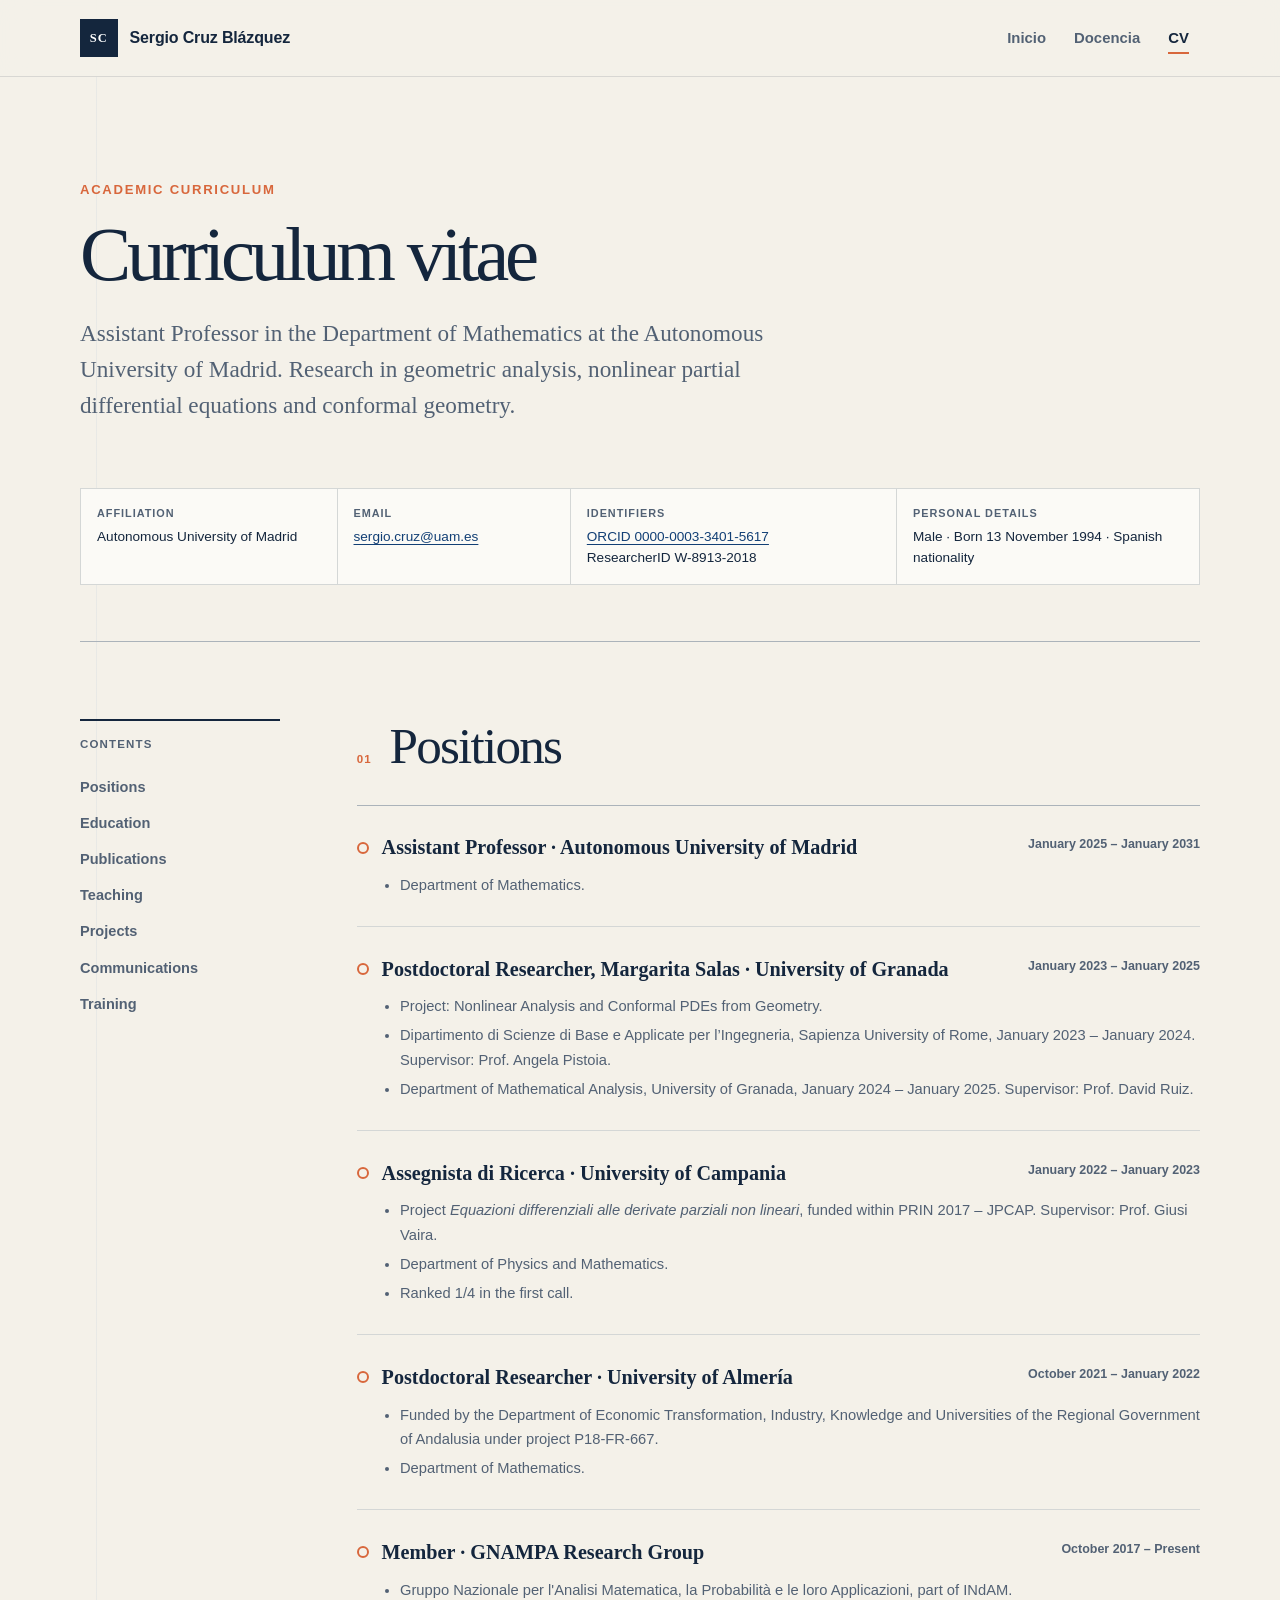
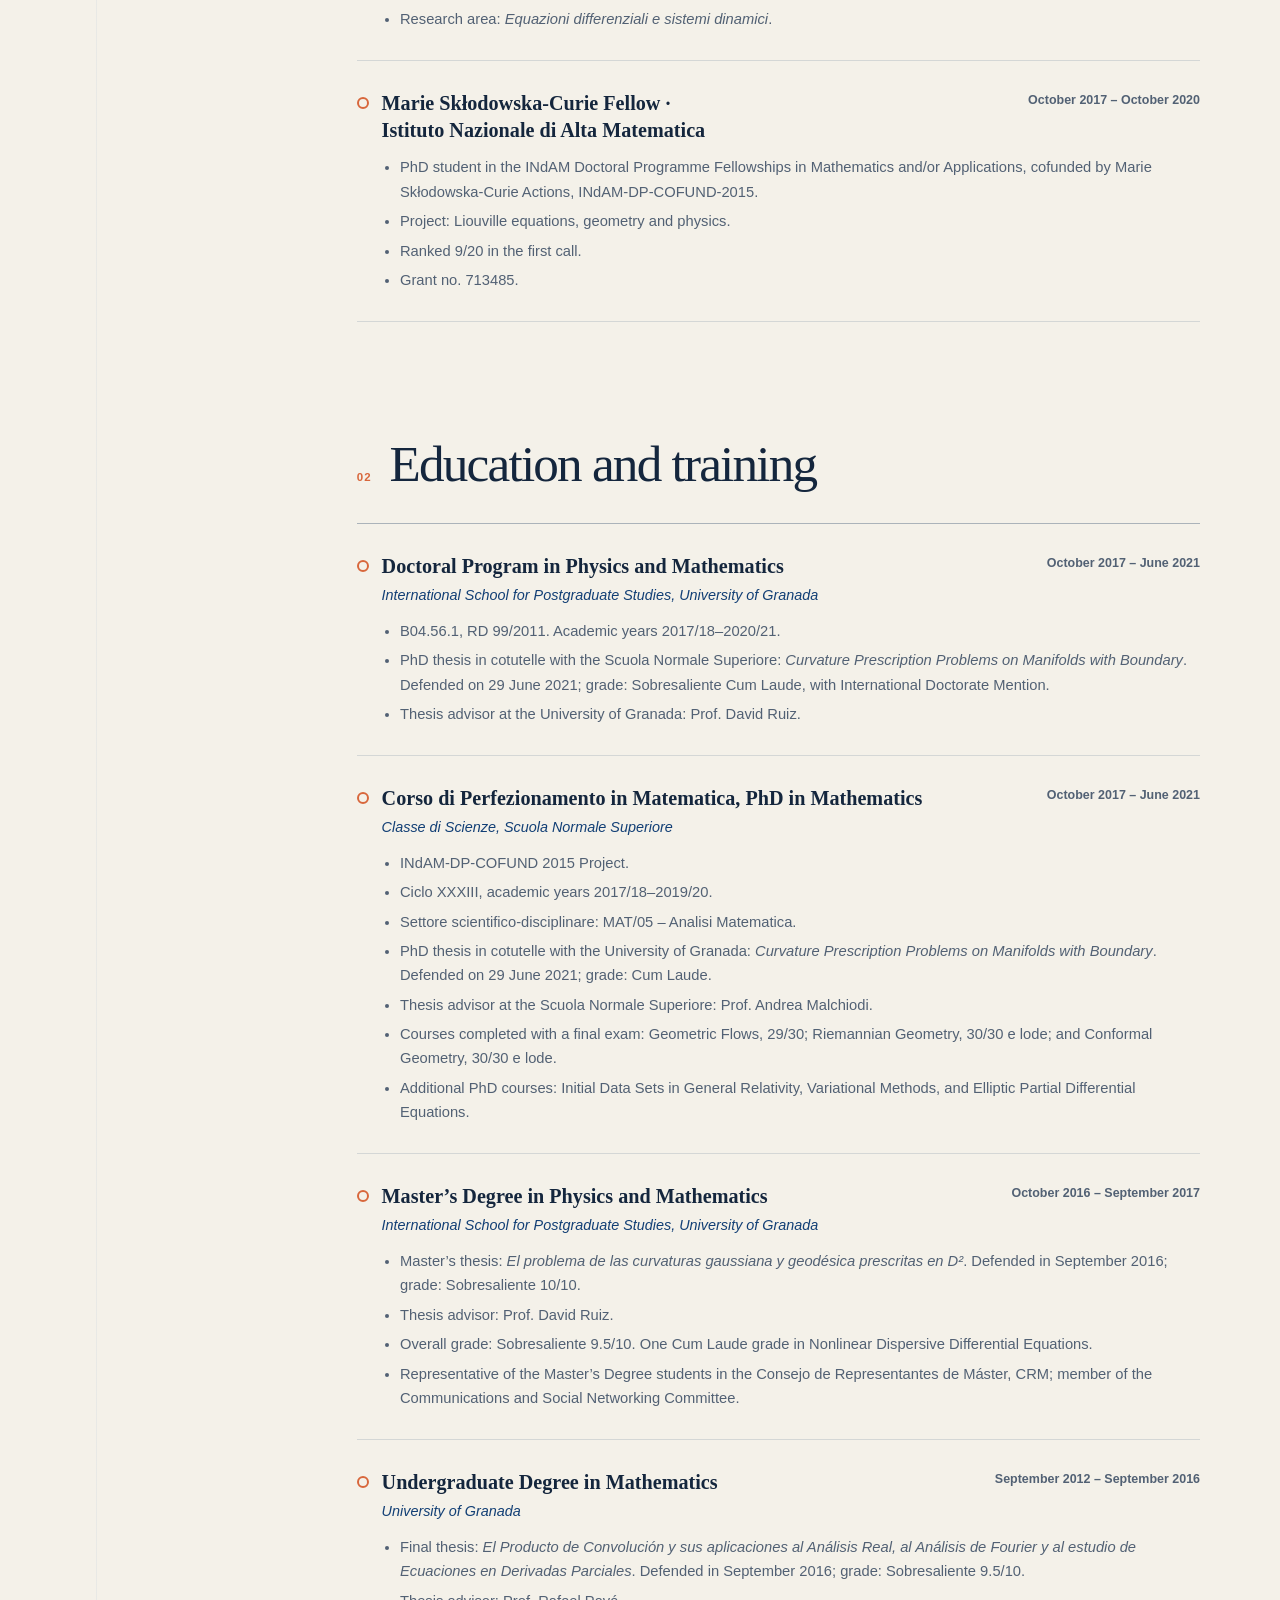
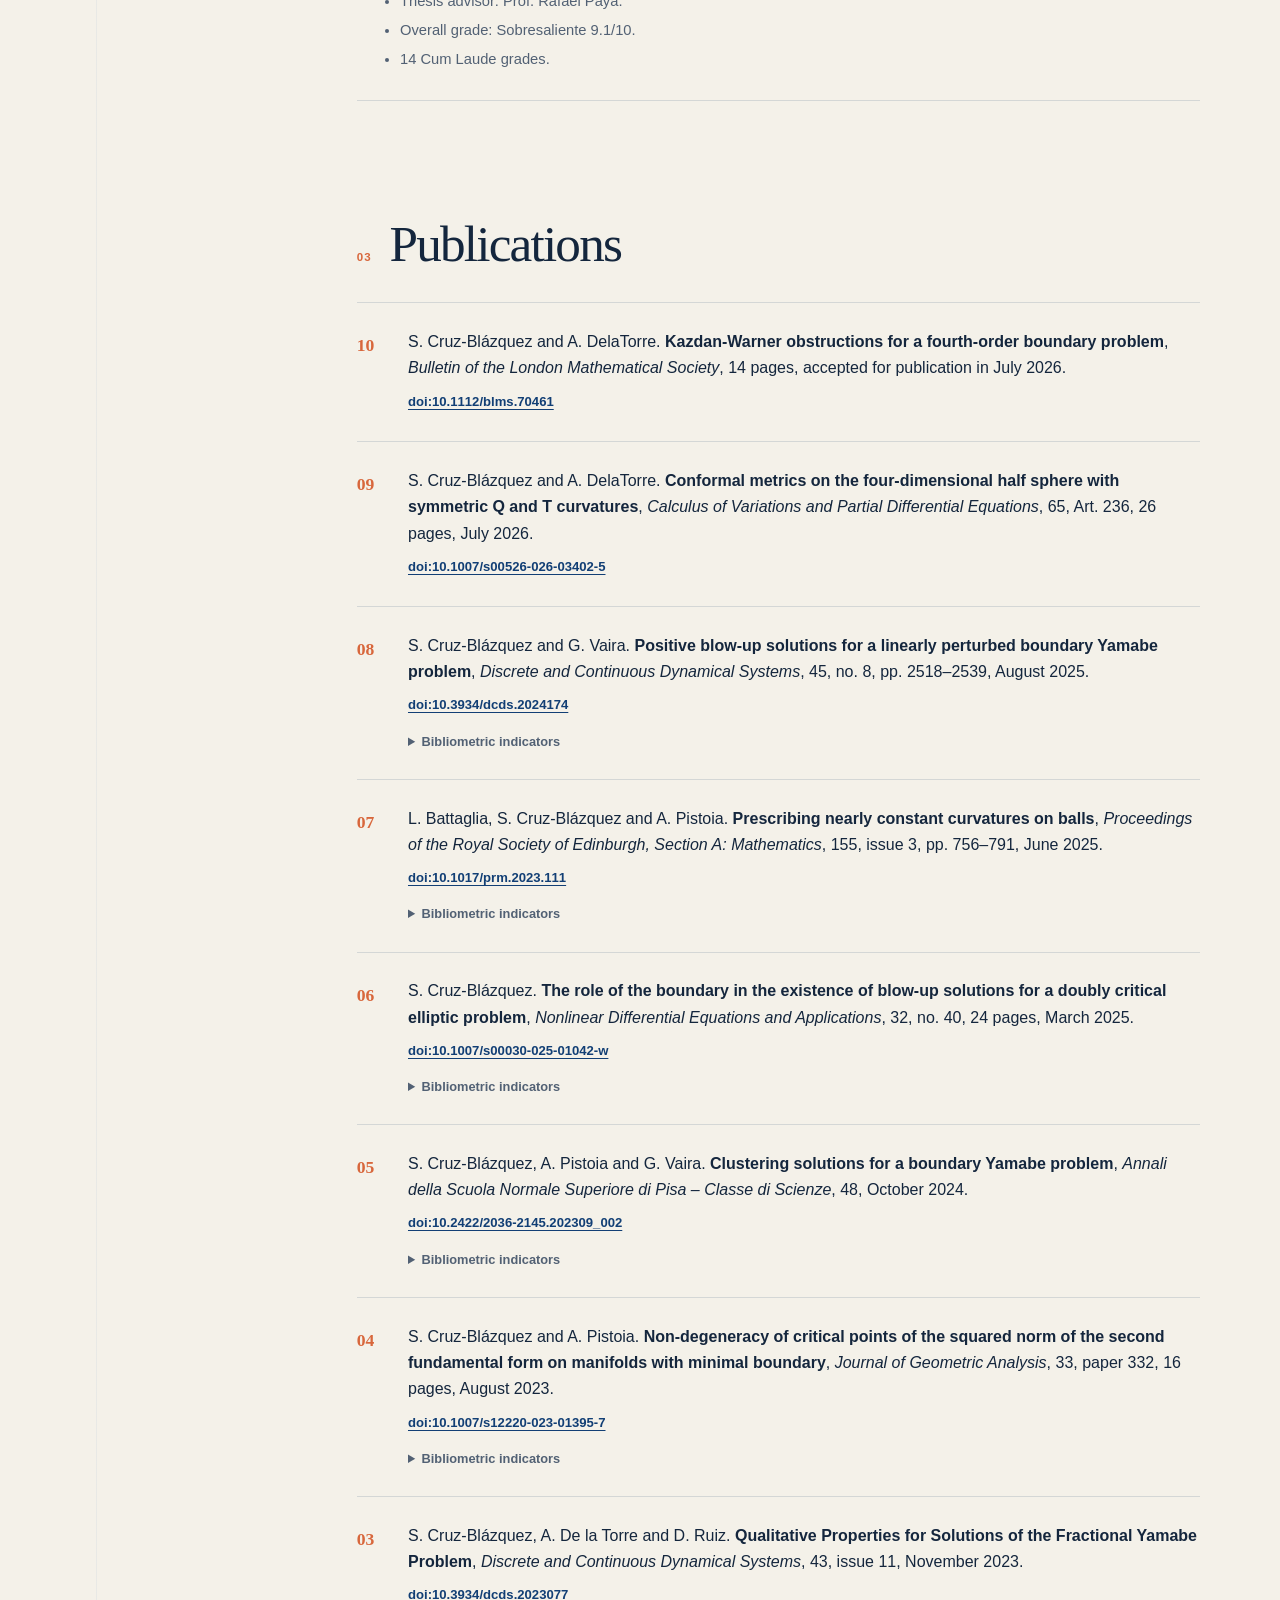
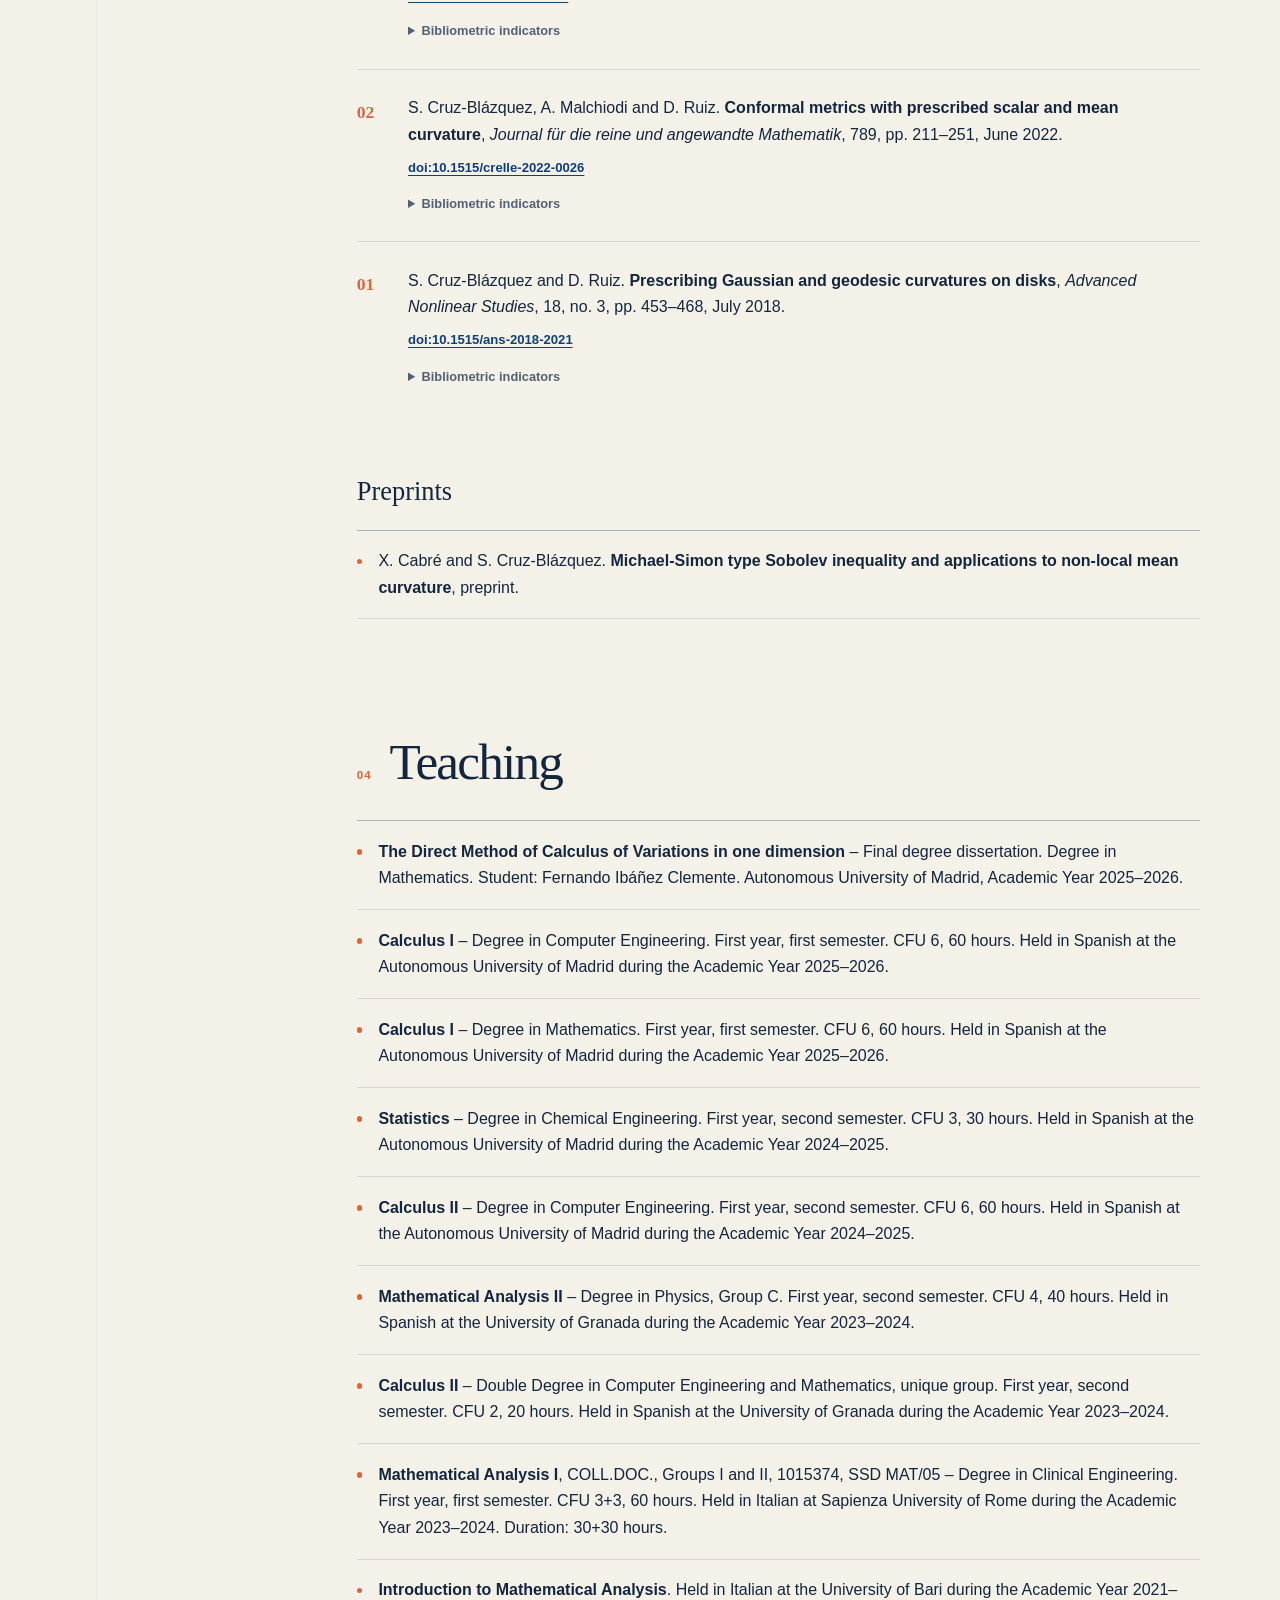
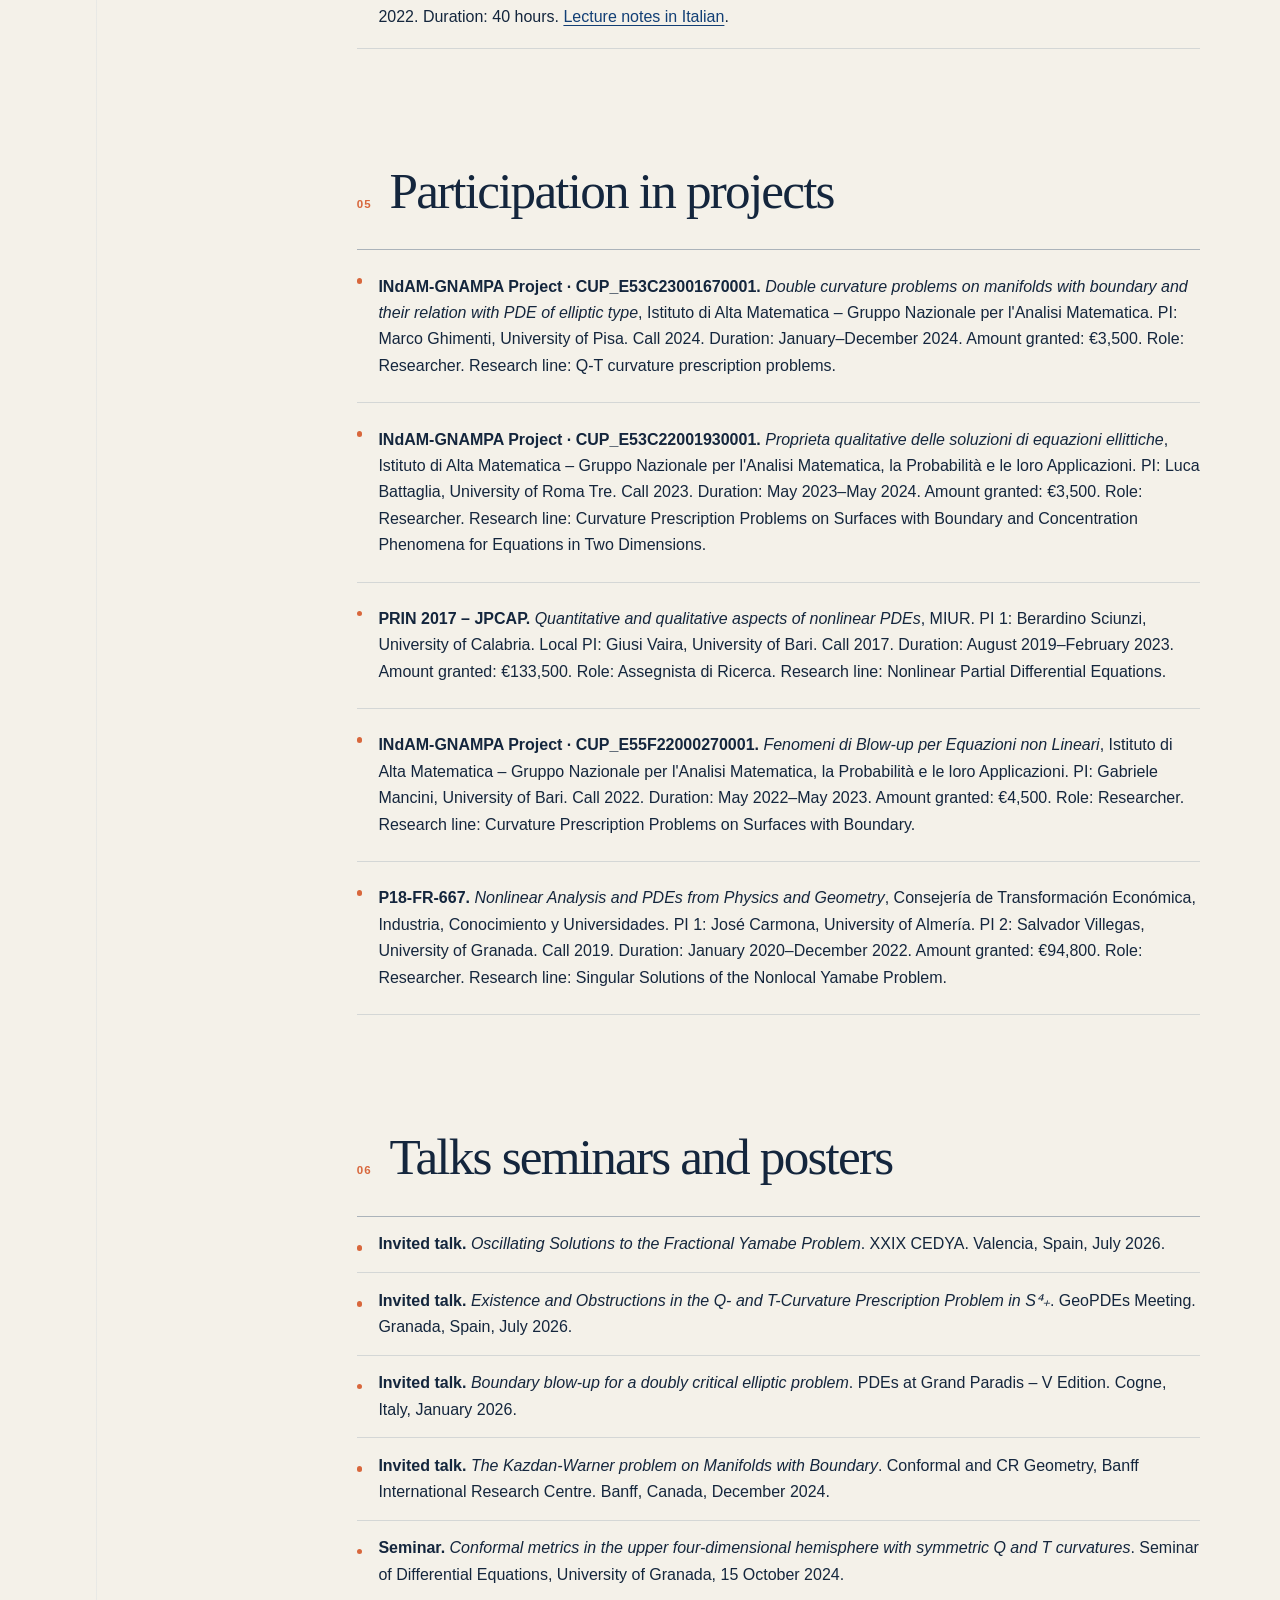
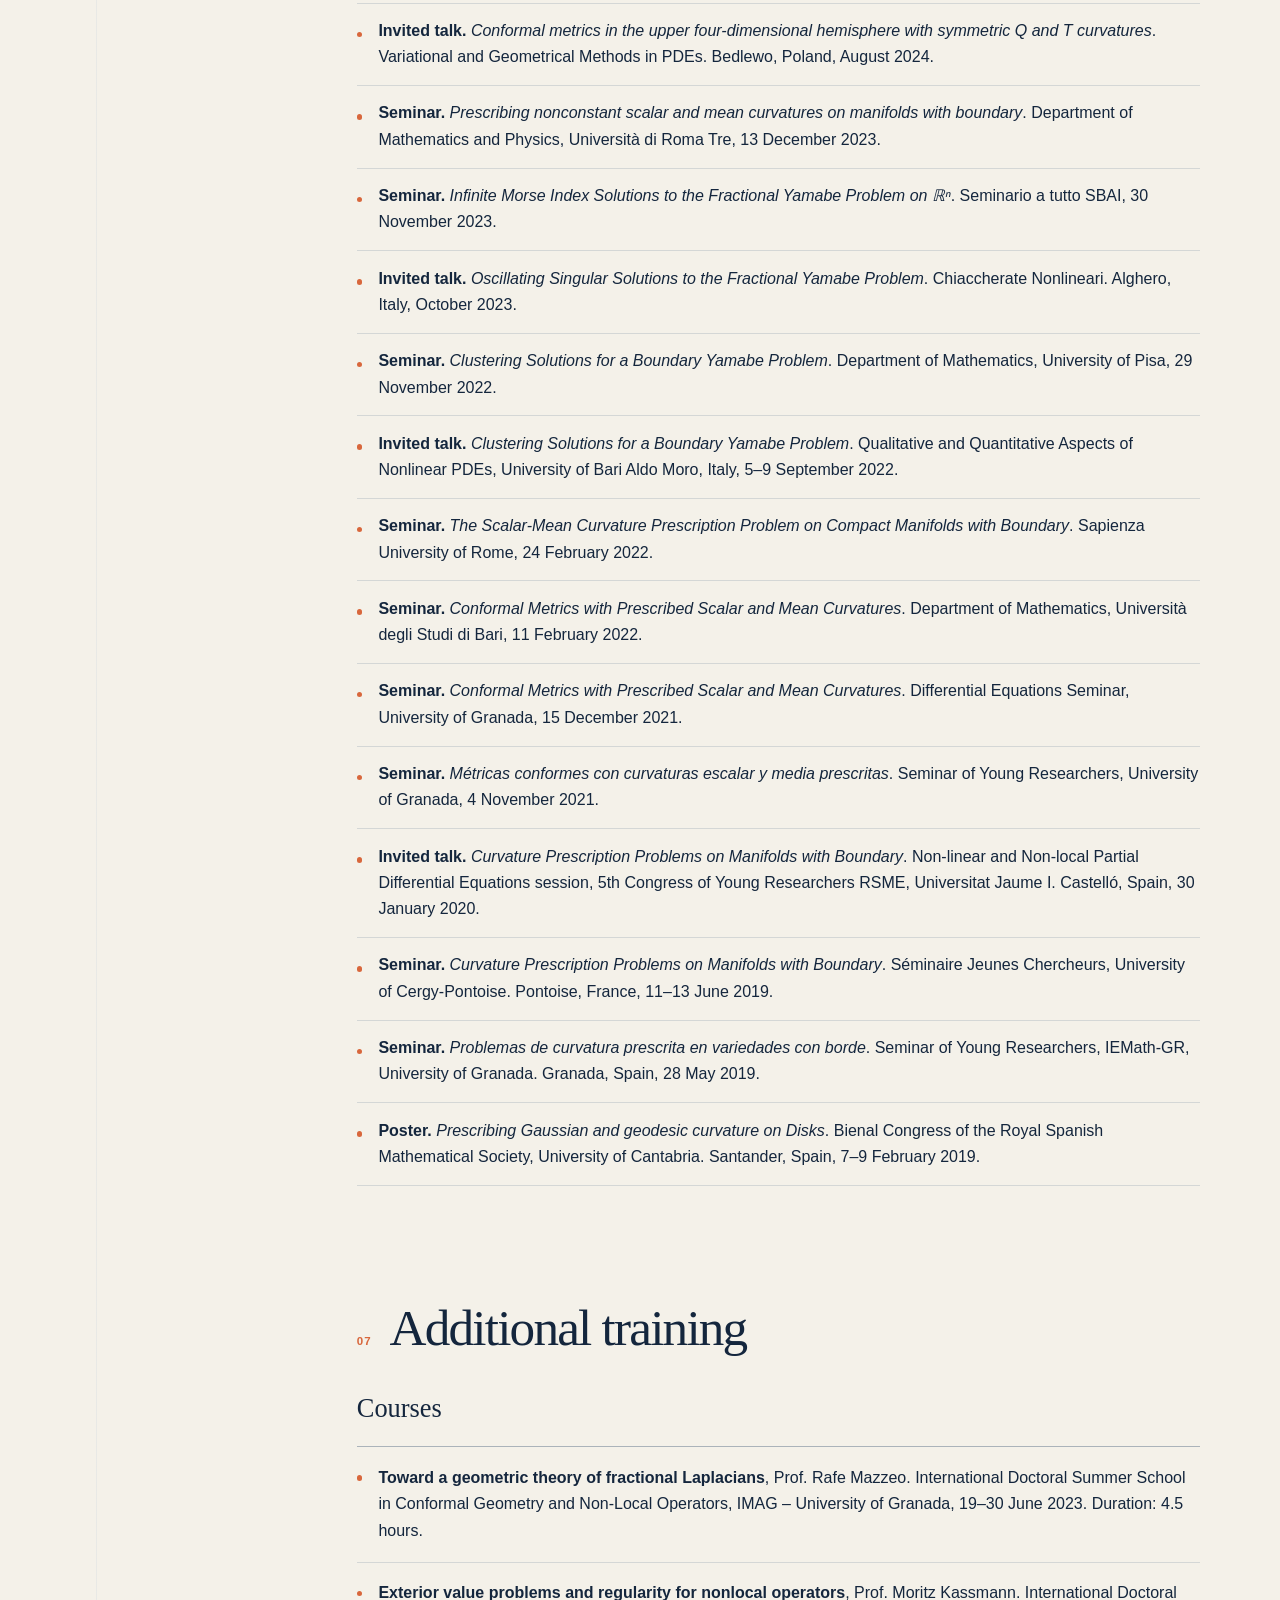
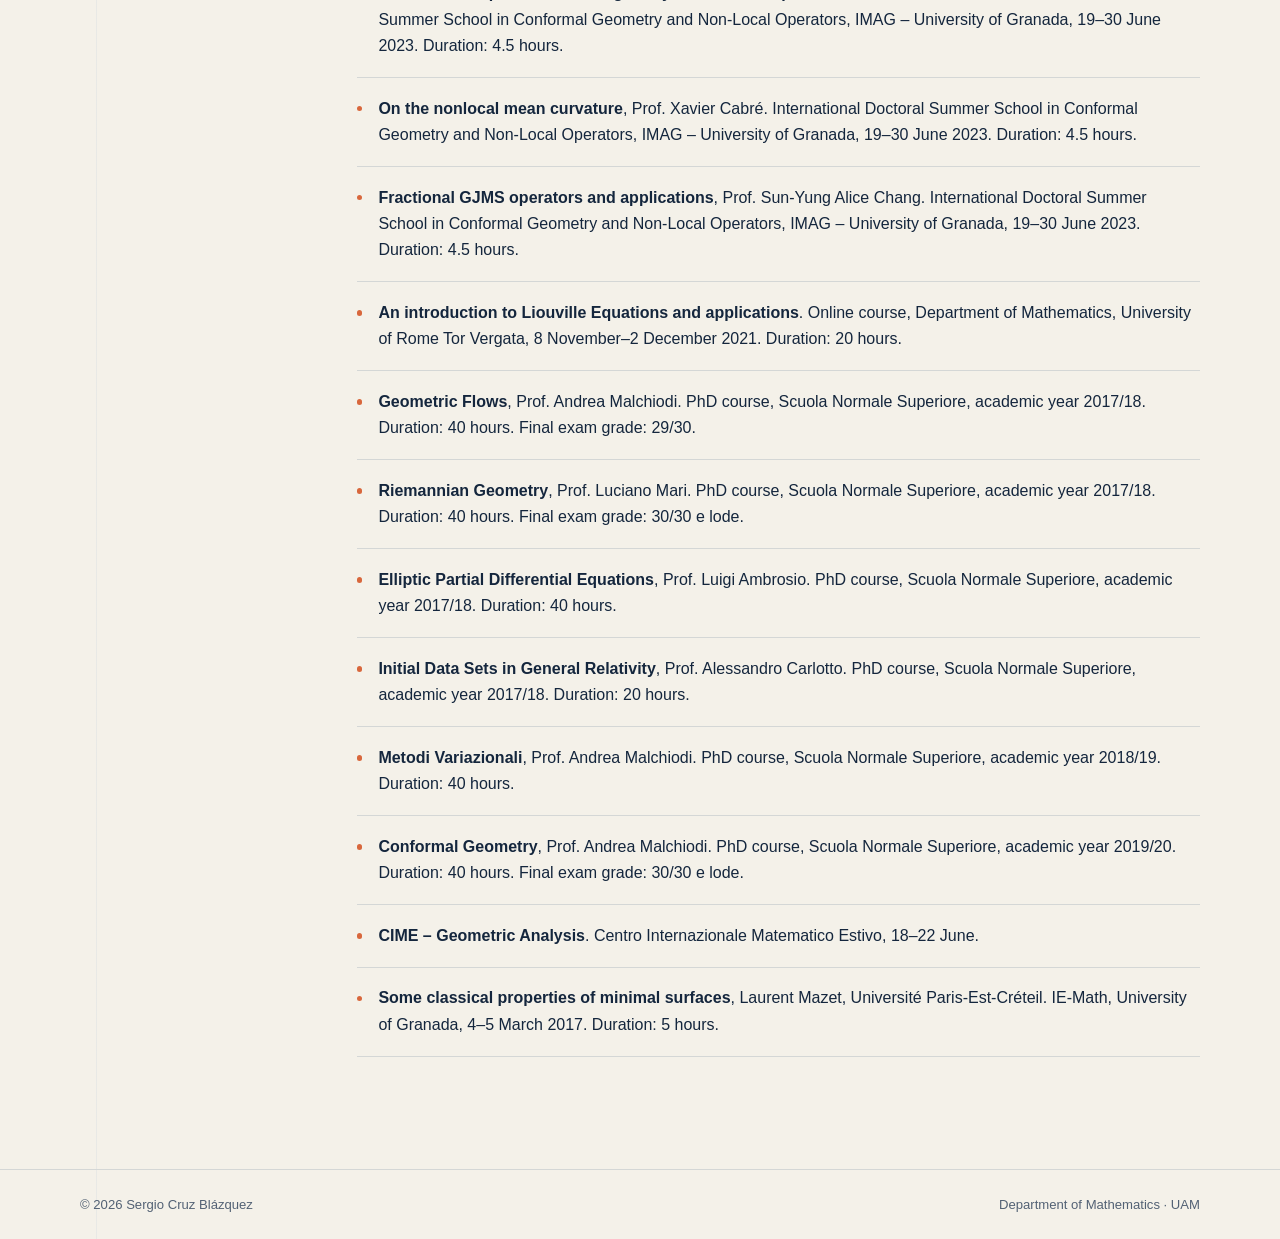
==== commit 24a963d7: "Ajusta títulos y documenta la edición" ====
--- a/cv.html
+++ b/cv.html
@@ -1,4 +1,5 @@
 <!doctype html>
+<!-- GUÍA DE EDICIÓN: consulte README.md en la raíz del repositorio. -->
 <html lang="es">
 <head>
   <meta charset="utf-8">
@@ -69,6 +70,7 @@
             <span>01</span>
             <h2 id="positions-title">Positions</h2>
           </header>
+          <!-- NUEVO PUESTO: copie un <article class="timeline-item"> completo dentro de esta línea temporal. -->
           <div class="timeline">
             <article class="timeline-item">
               <p class="date">January 2025 – January 2031</p>
@@ -127,6 +129,7 @@
             <span>02</span>
             <h2 id="education-title">Education and training</h2>
           </header>
+          <!-- NUEVO TÍTULO: copie un <article class="timeline-item"> completo dentro de esta línea temporal. -->
           <div class="timeline">
             <article class="timeline-item">
               <p class="date">October 2017 – June 2021</p>
@@ -182,6 +185,7 @@
             <span>03</span>
             <h2 id="publications-title">Publications</h2>
           </header>
+          <!-- NUEVA PUBLICACIÓN: copie un <li> completo. El número se calcula automáticamente. -->
           <ol class="publication-list" reversed>
             <li>
               <article class="publication">
@@ -266,6 +270,7 @@
             <span>04</span>
             <h2 id="teaching-title">Teaching</h2>
           </header>
+          <!-- NUEVA ENTRADA DOCENTE: copie un <li> completo. -->
           <ul class="long-list">
             <li><strong>The Direct Method of Calculus of Variations in one dimension</strong> – Final degree dissertation. Degree in Mathematics. Student: Fernando Ibáñez Clemente. Autonomous University of Madrid, Academic Year 2025–2026.</li>
             <li><strong>Calculus I</strong> – Degree in Computer Engineering. First year, first semester. CFU 6, 60 hours. Held in Spanish at the Autonomous University of Madrid during the Academic Year 2025–2026.</li>
@@ -284,6 +289,7 @@
             <span>05</span>
             <h2 id="projects-title">Participation in projects</h2>
           </header>
+          <!-- NUEVO PROYECTO: copie un <li> completo. -->
           <ul class="long-list project-list">
             <li><strong>INdAM-GNAMPA Project · CUP_E53C23001670001.</strong> <em>Double curvature problems on manifolds with boundary and their relation with PDE of elliptic type</em>, Istituto di Alta Matematica – Gruppo Nazionale per l'Analisi Matematica. PI: Marco Ghimenti, University of Pisa. Call 2024. Duration: January–December 2024. Amount granted: €3,500. Role: Researcher. Research line: Q-T curvature prescription problems.</li>
             <li><strong>INdAM-GNAMPA Project · CUP_E53C22001930001.</strong> <em>Proprieta qualitative delle soluzioni di equazioni ellittiche</em>, Istituto di Alta Matematica – Gruppo Nazionale per l'Analisi Matematica, la Probabilità e le loro Applicazioni. PI: Luca Battaglia, University of Roma Tre. Call 2023. Duration: May 2023–May 2024. Amount granted: €3,500. Role: Researcher. Research line: Curvature Prescription Problems on Surfaces with Boundary and Concentration Phenomena for Equations in Two Dimensions.</li>
@@ -298,6 +304,7 @@
             <span>06</span>
             <h2 id="communications-title">Talks seminars and posters</h2>
           </header>
+          <!-- NUEVA COMUNICACIÓN: copie un <li> completo. -->
           <ul class="long-list communication-list">
             <li><strong>Invited talk.</strong> <em>Oscillating Solutions to the Fractional Yamabe Problem</em>. XXIX CEDYA. Valencia, Spain, July 2026.</li>
             <li><strong>Invited talk.</strong> <em>Existence and Obstructions in the Q- and T-Curvature Prescription Problem in S⁴₊</em>. GeoPDEs Meeting. Granada, Spain, July 2026.</li>
@@ -327,6 +334,7 @@
             <h2 id="training-title">Additional training</h2>
           </header>
           <h3 class="subheading">Courses</h3>
+          <!-- NUEVO CURSO: copie un <li> completo. -->
           <ul class="long-list">
             <li><strong>Toward a geometric theory of fractional Laplacians</strong>, Prof. Rafe Mazzeo. International Doctoral Summer School in Conformal Geometry and Non-Local Operators, IMAG – University of Granada, 19–30 June 2023. Duration: 4.5 hours.</li>
             <li><strong>Exterior value problems and regularity for nonlocal operators</strong>, Prof. Moritz Kassmann. International Doctoral Summer School in Conformal Geometry and Non-Local Operators, IMAG – University of Granada, 19–30 June 2023. Duration: 4.5 hours.</li>
--- a/styles.css
+++ b/styles.css
@@ -192,13 +192,17 @@
 .portrait-caption {
   position: absolute;
   left: 1rem;
+  right: 1rem;
   bottom: 1rem;
   z-index: 2;
+  width: fit-content;
+  max-width: calc(100% - 2rem);
   padding: 0.4rem 0.65rem;
   background: rgba(20, 38, 61, 0.87);
   color: #fff;
   font-size: 0.75rem;
   letter-spacing: 0.04em;
+  line-height: 1.35;
 }
 
 .eyebrow {
@@ -220,7 +224,7 @@
   max-width: 10ch;
   margin: 0;
   font-family: var(--serif);
-  font-size: clamp(3.1rem, 7vw, 6.4rem);
+  font-size: clamp(2.65rem, 5.5vw, 4.9rem);
   font-weight: 500;
   letter-spacing: -0.055em;
   line-height: 0.94;
@@ -351,7 +355,7 @@
 
 .page-hero h1 {
   max-width: none;
-  font-size: clamp(3.5rem, 8vw, 7.2rem);
+  font-size: clamp(2.9rem, 6vw, 5rem);
 }
 
 .page-hero > p:last-of-type {
@@ -765,7 +769,7 @@
 
   h1 {
     max-width: 12ch;
-    font-size: clamp(3.2rem, 12vw, 5.5rem);
+    font-size: clamp(2.8rem, 9.5vw, 4.2rem);
   }
 
   .home-links {
@@ -835,7 +839,7 @@
   }
 
   h1 {
-    font-size: clamp(3rem, 16vw, 4.3rem);
+    font-size: clamp(2.7rem, 13vw, 3.7rem);
   }
 
   .contact-list {
@@ -866,7 +870,7 @@
   }
 
   .page-hero h1 {
-    font-size: clamp(3rem, 16vw, 4.4rem);
+    font-size: clamp(2.7rem, 13vw, 3.8rem);
   }
 
   .content-layout {
